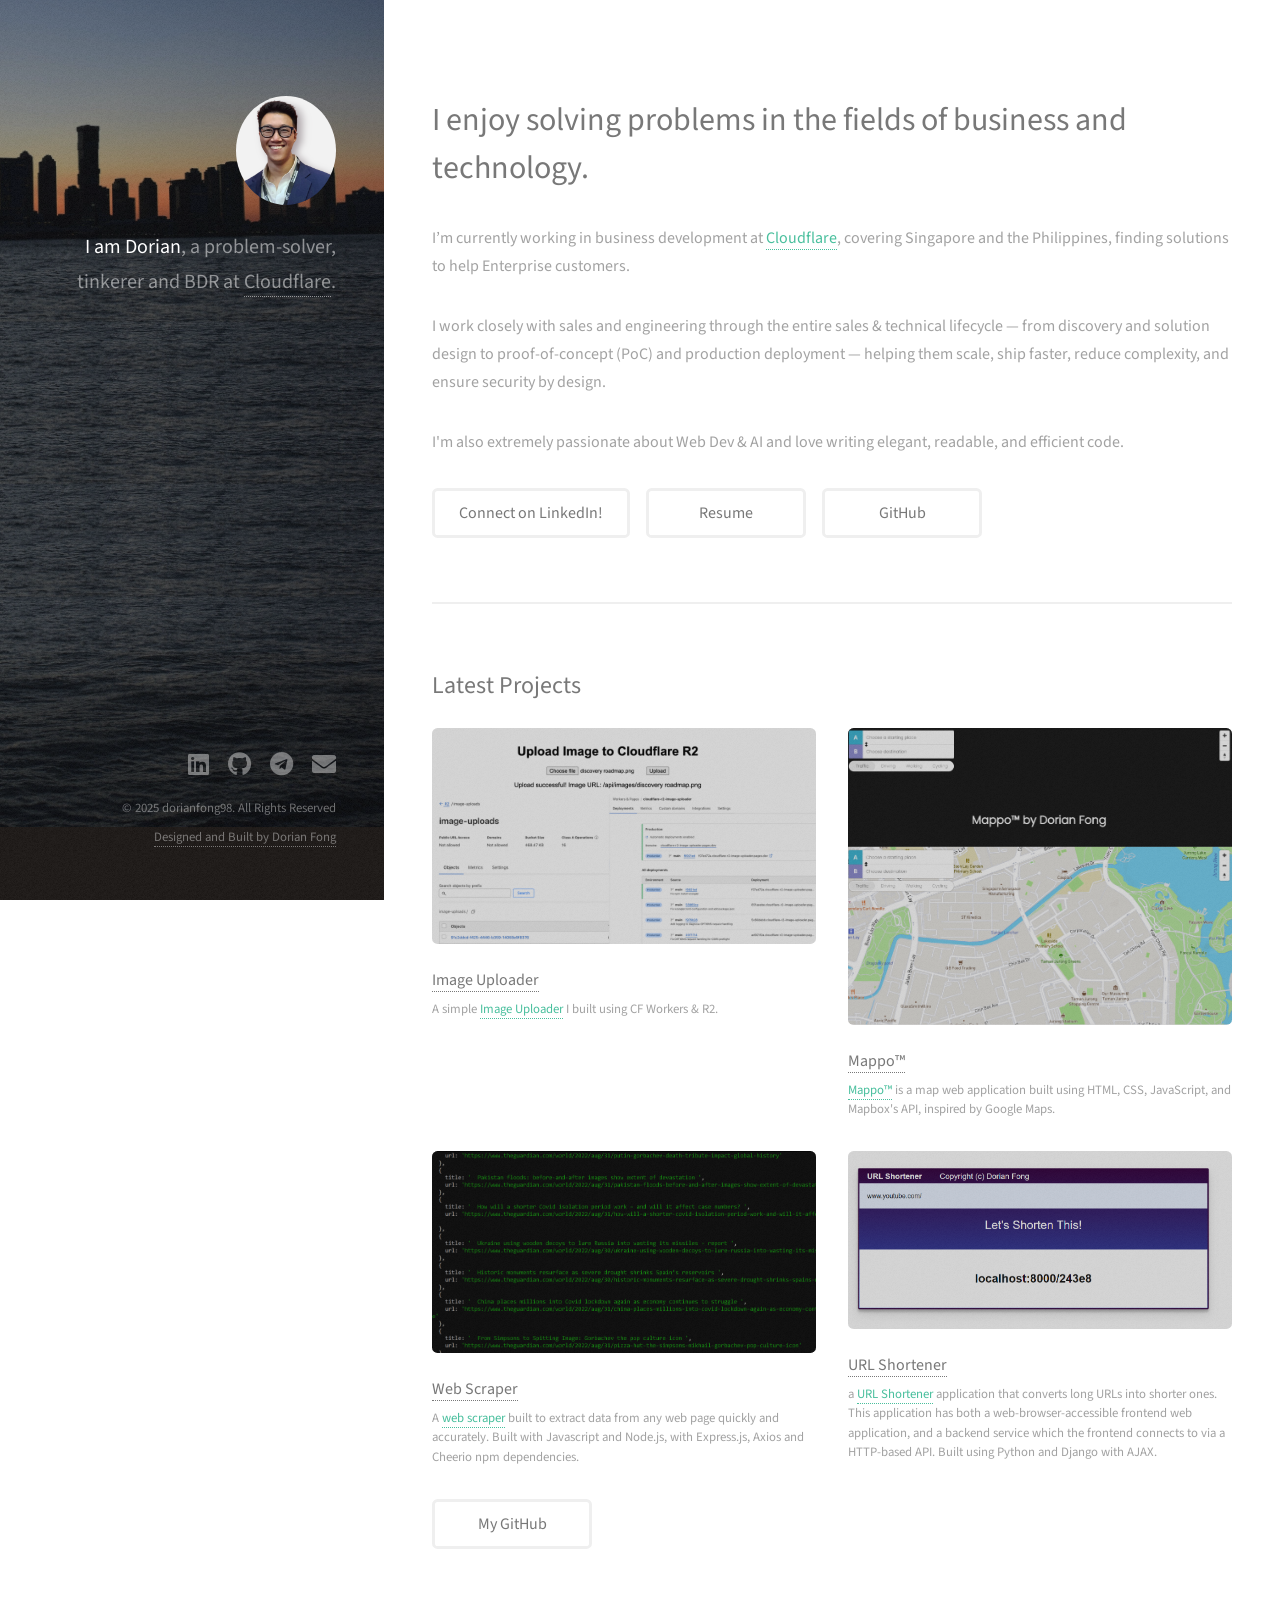
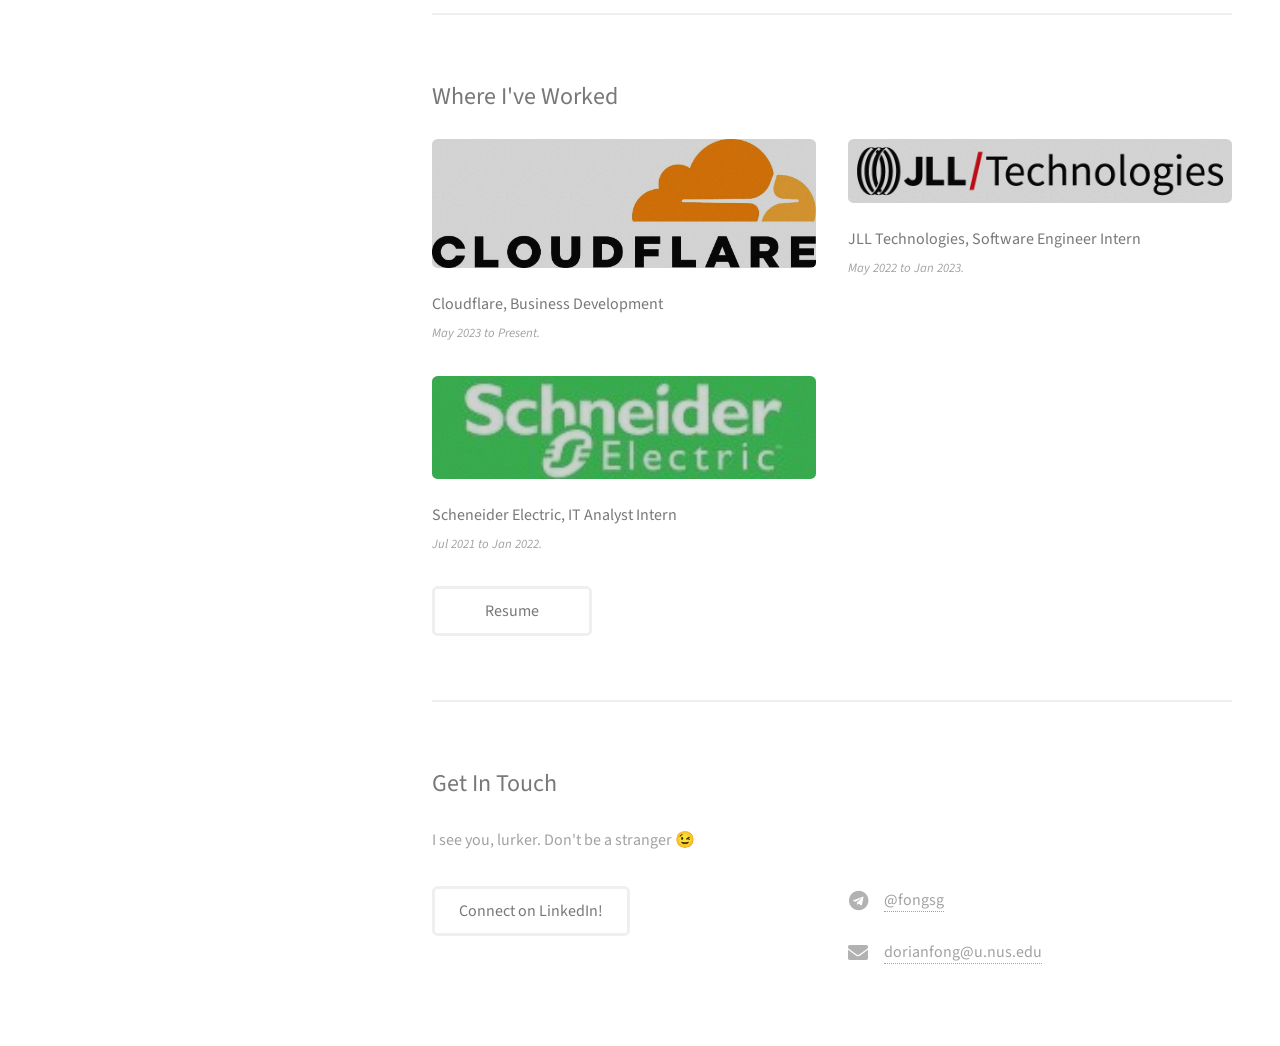
==== index.html @ 89186cd4 "Update Bio" ====
<!DOCTYPE HTML>
<!--
	Strata by HTML5 UP
	html5up.net | @ajlkn
	Free for personal and commercial use under the CCA 3.0 license (html5up.net/license)
-->
<html>
	<head>
		<title>Dorian Fong | Sales, Business Development, and Software Development</title>
		<meta charset="utf-8" />
		<meta name="viewport" content="width=device-width, initial-scale=1, user-scalable=no" />
		<link rel="stylesheet" href="assets/css/main.css" />
		<link rel="icon" href="images/favicon.png">
	</head>
	<body class="is-preload">

		<!-- Header -->
			<header id="header">
				<div class="inner">
					<a href="#" class="image avatar"><img src="images/headshot.png" alt="" /></a>
					<h1><strong>I am Dorian</strong>, a problem-solver, tinkerer <br>
					<!-- <br />I enjoy building web applications and problem solving.<br /> -->
					and BDR at <a href="https://www.cloudflare.com/">Cloudflare</a>.</h1>

					</p>
				</div>
			</header>

		<!-- Main -->
			<div id="main">

				<!-- One -->
					<section id="one">
						<header class="major">
							<h2>
								I enjoy solving problems in the fields of business and technology.
							</h2>
						</header>
						<p>I’m currently working in business development at <a href="https://www.cloudflare.com/" id="cloudflare">Cloudflare</a>, covering Singapore and the Philippines, finding solutions to help Enterprise customers.</p>
						<p>I work closely with sales and engineering through the entire sales & technical lifecycle — from discovery and solution design to proof-of-concept (PoC) and production deployment — helping them scale, ship faster, reduce complexity, and ensure security by design.</p> 
						<p>I'm also extremely passionate about Web Dev & AI and love writing elegant, readable, and efficient code.</p>
						<ul class="actions">
							<li><a href="https://www.linkedin.com/in/dorianfong/" class="button">Connect on LinkedIn!</a></li>
							<li><a href="Resume.pdf" target="_blank" class="button">Resume</a></li>
							<li><a href="https://github.com/dorianfong98/" class="button">GitHub</a></li>
						
						</ul>
					</section>

				<!-- Two -->
					<section id="two">
						<h2>Latest Projects</h2>
						<div class="row">
							<article class="col-6 col-12-xsmall work-item">
								<a href="images/cf-r2-ss.png" class="image fit thumb"><img src="images/cf-r2-ss.png" alt="" /></a>
								<h3><a href="https://cloudflare-r2-image-uploader.pages.dev/">Image Uploader</a></h3>
								<p>A simple <a href="https://cloudflare-r2-image-uploader.pages.dev/">Image Uploader</a> I built using CF Workers & R2.</p>
							</article>

							<article class="col-6 col-12-xsmall work-item">
								<a href="images/Mappo-Image.png" class="image fit thumb"><img src="images/Mappo-Image.png" alt="" /></a>
								<h3><a href="https://mappo-gilt.vercel.app/">Mappo™</a></h3>
								<p><a href="https://mappo-gilt.vercel.app/">Mappo™</a> is a map web application built using HTML, CSS, JavaScript, and Mapbox's API, inspired by Google Maps.</p>
							</article>
							<article class="col-6 col-12-xsmall work-item">
								<a href="images/Scraper-Image.png" class="image fit thumb"><img src="images/Scraper-Image.png" alt="" /></a>
								<h3><a href="https://github.com/dorianfong98/web-scraper">Web Scraper</a></h3>
								<p>A <a href="https://github.com/dorianfong98/web-scraper">web scraper</a> built to extract data from any web page quickly and accurately. Built with Javascript and Node.js, with Express.js, Axios and Cheerio npm dependencies.</p>
							</article>
							<article class="col-6 col-12-xsmall work-item">
								<a href="images/URL-Image.png" class="image fit thumb"><img src="images/URL-Image.png" alt="" /></a>
								<h3><a href="https://github.com/dorianfong98/url-shortener">URL Shortener</a></h3>
								<p>a <a href="https://github.com/dorianfong98/url-shortener">URL Shortener</a> application that converts long URLs into shorter ones. This application has both a web-browser-accessible frontend web application, and a backend service which the frontend connects to via a HTTP-based API. Built using Python and Django with AJAX.</p>
								
							</article>
							

							<!-- <article class="col-6 col-12-xsmall work-item">
								<a href="https://github.com/dorianfong98/"><img src="images/github-image.png" class="image fit thumb" alt=""/></a>
								<h3><a href="https://github.com/dorianfong98/">View My Full Github</a></h3>
							</article> -->

							<!-- <article class="col-6 col-12-xsmall work-item">
								<a href="images/fulls/05.jpg" class="image fit thumb"><img src="images/thumbs/05.jpg" alt="" /></a>
								<h3>Nunc enim commodo aliquet</h3>
								<p>Lorem ipsum dolor sit amet nisl sed nullam feugiat.</p>
							</article>
							<article class="col-6 col-12-xsmall work-item">
								<a href="images/fulls/06.jpg" class="image fit thumb"><img src="images/thumbs/06.jpg" alt="" /></a>
								<h3>Risus ornare lacinia</h3>
								<p>Lorem ipsum dolor sit amet nisl sed nullam feugiat.</p>
							</article> -->
						</div>
						<ul class="actions">
							<li><a href="https://github.com/dorianfong98/" class="button">My GitHub</a></li>
						</ul>
					</section>

				<!-- Three -->
				<section id="three">
					<h2>Where I've Worked</h2>
					<div class="row">
						<article class="col-6 col-12-xsmall work-item">
							<a href="https://www.cloudflare.com/" class="image fit thumb"><img src="images/cf-image.png" alt="" /></a>
							<h3>Cloudflare, Business Development</h3>
							<p><i>May 2023 to Present.</i></p>
						</article>
						<article class="col-6 col-12-xsmall work-item">
							<a href="https://www.jllt.com/" class="image fit thumb"><img src="images/JLLT-image.png" alt="" /></a>
							<h3>JLL Technologies, Software Engineer Intern</h3>
							<p><i>May 2022 to Jan 2023.</i></p>
						</article>
						<article class="col-6 col-12-xsmall work-item">
							<a href="https://www.se.com/ww/en/" class="image fit thumb"><img src="images/SE-image.jfif" alt="" /></a>
							<h3>Scheneider Electric, IT Analyst Intern</h3>
							<p><i>Jul 2021 to Jan 2022.</i></p>
						</article>
						<!-- <article class="col-6 col-12-xsmall work-item">
							<a href="images/fulls/03.jpg" class="image fit thumb"><img src="images/thumbs/03.jpg" alt="" /></a>
							<h3></h3>
							<p>Lorem ipsum dolor sit amet nisl sed nullam feugiat.</p>
						</article>
						<article class="col-6 col-12-xsmall work-item">
							<a href="images/fulls/04.jpg" class="image fit thumb"><img src="images/thumbs/04.jpg" alt="" /></a>
							<h3>Quam neque phasellus</h3>
							<p>Lorem ipsum dolor sit amet nisl sed nullam feugiat.</p>
						</article>
						<article class="col-6 col-12-xsmall work-item">
							<a href="images/fulls/05.jpg" class="image fit thumb"><img src="images/thumbs/05.jpg" alt="" /></a>
							<h3>Nunc enim commodo aliquet</h3>
							<p>Lorem ipsum dolor sit amet nisl sed nullam feugiat.</p>
						</article>
						<article class="col-6 col-12-xsmall work-item">
							<a href="images/fulls/06.jpg" class="image fit thumb"><img src="images/thumbs/06.jpg" alt="" /></a>
							<h3>Risus ornare lacinia</h3>
							<p>Lorem ipsum dolor sit amet nisl sed nullam feugiat.</p>
						</article> -->
					</div>
					<ul class="actions">
						<li><a href="Resume.pdf" target="_blank" class="button">Resume</a></li>
					</ul>
				</section>

				<!-- Four -->
					<section id="four">
						<h2>Get In Touch</h2>
						<p>I see you, lurker. Don't be a stranger 😉</p>
						<!-- <p>
							I’m currently looking for full-time Software Engineering roles that start from June/July 2023. If you think I'll be a valuable addition to your team or just have something to share, please do contact me and I'll get back to you soon!
						</p> -->
						
						<div class="row">
							<div class="col-6 col-12-small">
								<!-- <form method="post" action="#">
									<div class="row gtr-uniform gtr-50">
										<div class="col-6 col-12-xsmall"><input type="text" name="name" id="name" placeholder="Name" /></div>
										<div class="col-6 col-12-xsmall"><input type="email" name="email" id="email" placeholder="Email" /></div>
										<div class="col-12"><textarea name="message" id="message" placeholder="Message" rows="4"></textarea></div>
									</div>
								</form>
								<ul class="actions">
									<li><input type="submit" value="Send Message" /></li>
								</ul> -->
								<ul class="actions">
									<li><a href="https://www.linkedin.com/in/dorianfong/" class="button">Connect on LinkedIn!</a></li>
								</ul>
							</div>
							<div class="col-6 col-12-small">
								<ul class="labeled-icons">
									<!-- <li>
										<h3 class="icon solid fa-home"><span class="label">Address</span></h3>
										1234 Somewhere Rd.<br />
										Nashville, TN 00000<br />
										United States
									</li> -->
									<li>
										<h3 class="icon brands fa-telegram"><span class="label"></span></h3>
										<a href="https://t.me/fongsg">@fongsg</a>
									</li>
									<li>
										<h3 class="icon solid fa-envelope"><span class="label">Email</span></h3>
										<a href="mailto:dorianfong@u.nus.edu">dorianfong@u.nus.edu</a>
									</li>
								</ul>
							</div>
						</div>
					</section>

				<!-- Four -->
				<!--
					<section id="four">
						<h2>Elements</h2>

						<section>
							<h4>Text</h4>
							<p>This is <b>bold</b> and this is <strong>strong</strong>. This is <i>italic</i> and this is <em>emphasized</em>.
							This is <sup>superscript</sup> text and this is <sub>subscript</sub> text.
							This is <u>underlined</u> and this is code: <code>for (;;) { ... }</code>. Finally, <a href="#">this is a link</a>.</p>
							<hr />
							<header>
								<h4>Heading with a Subtitle</h4>
								<p>Lorem ipsum dolor sit amet nullam id egestas urna aliquam</p>
							</header>
							<p>Nunc lacinia ante nunc ac lobortis. Interdum adipiscing gravida odio porttitor sem non mi integer non faucibus ornare mi ut ante amet placerat aliquet. Volutpat eu sed ante lacinia sapien lorem accumsan varius montes viverra nibh in adipiscing blandit tempus accumsan.</p>
							<header>
								<h5>Heading with a Subtitle</h5>
								<p>Lorem ipsum dolor sit amet nullam id egestas urna aliquam</p>
							</header>
							<p>Nunc lacinia ante nunc ac lobortis. Interdum adipiscing gravida odio porttitor sem non mi integer non faucibus ornare mi ut ante amet placerat aliquet. Volutpat eu sed ante lacinia sapien lorem accumsan varius montes viverra nibh in adipiscing blandit tempus accumsan.</p>
							<hr />
							<h2>Heading Level 2</h2>
							<h3>Heading Level 3</h3>
							<h4>Heading Level 4</h4>
							<h5>Heading Level 5</h5>
							<h6>Heading Level 6</h6>
							<hr />
							<h5>Blockquote</h5>
							<blockquote>Fringilla nisl. Donec accumsan interdum nisi, quis tincidunt felis sagittis eget tempus euismod. Vestibulum ante ipsum primis in faucibus vestibulum. Blandit adipiscing eu felis iaculis volutpat ac adipiscing accumsan faucibus. Vestibulum ante ipsum primis in faucibus lorem ipsum dolor sit amet nullam adipiscing eu felis.</blockquote>
							<h5>Preformatted</h5>
							<pre><code>i = 0;

while (!deck.isInOrder()) {
print 'Iteration ' + i;
deck.shuffle();
i++;
}

print 'It took ' + i + ' iterations to sort the deck.';</code></pre>
						</section>

						<section>
							<h4>Lists</h4>
							<div class="row">
								<div class="col-6 col-12-xsmall">
									<h5>Unordered</h5>
									<ul>
										<li>Dolor pulvinar etiam magna etiam.</li>
										<li>Sagittis adipiscing lorem eleifend.</li>
										<li>Felis enim feugiat dolore viverra.</li>
									</ul>
									<h5>Alternate</h5>
									<ul class="alt">
										<li>Dolor pulvinar etiam magna etiam.</li>
										<li>Sagittis adipiscing lorem eleifend.</li>
										<li>Felis enim feugiat dolore viverra.</li>
									</ul>
								</div>
								<div class="col-6 col-12-xsmall">
									<h5>Ordered</h5>
									<ol>
										<li>Dolor pulvinar etiam magna etiam.</li>
										<li>Etiam vel felis at lorem sed viverra.</li>
										<li>Felis enim feugiat dolore viverra.</li>
										<li>Dolor pulvinar etiam magna etiam.</li>
										<li>Etiam vel felis at lorem sed viverra.</li>
										<li>Felis enim feugiat dolore viverra.</li>
									</ol>
									<h5>Icons</h5>
									<ul class="icons">
										<li><a href="#" class="icon brands fa-twitter"><span class="label">Twitter</span></a></li>
										<li><a href="#" class="icon brands fa-facebook-f"><span class="label">Facebook</span></a></li>
										<li><a href="#" class="icon brands fa-instagram"><span class="label">Instagram</span></a></li>
										<li><a href="#" class="icon brands fa-github"><span class="label">Github</span></a></li>
										<li><a href="#" class="icon brands fa-dribbble"><span class="label">Dribbble</span></a></li>
										<li><a href="#" class="icon brands fa-tumblr"><span class="label">Tumblr</span></a></li>
									</ul>
								</div>
							</div>
							<h5>Actions</h5>
							<ul class="actions">
								<li><a href="#" class="button primary">Default</a></li>
								<li><a href="#" class="button">Default</a></li>
							</ul>
							<ul class="actions small">
								<li><a href="#" class="button primary small">Small</a></li>
								<li><a href="#" class="button small">Small</a></li>
							</ul>
							<div class="row">
								<div class="col-6 col-12-small">
									<ul class="actions stacked">
										<li><a href="#" class="button primary">Default</a></li>
										<li><a href="#" class="button">Default</a></li>
									</ul>
								</div>
								<div class="col-6 col-12-small">
									<ul class="actions stacked">
										<li><a href="#" class="button primary small">Small</a></li>
										<li><a href="#" class="button small">Small</a></li>
									</ul>
								</div>
								<div class="col-6 col-12-small">
									<ul class="actions stacked">
										<li><a href="#" class="button primary fit">Default</a></li>
										<li><a href="#" class="button fit">Default</a></li>
									</ul>
								</div>
								<div class="col-6 col-12-small">
									<ul class="actions stacked">
										<li><a href="#" class="button primary small fit">Small</a></li>
										<li><a href="#" class="button small fit">Small</a></li>
									</ul>
								</div>
							</div>
						</section>

						<section>
							<h4>Table</h4>
							<h5>Default</h5>
							<div class="table-wrapper">
								<table>
									<thead>
										<tr>
											<th>Name</th>
											<th>Description</th>
											<th>Price</th>
										</tr>
									</thead>
									<tbody>
										<tr>
											<td>Item One</td>
											<td>Ante turpis integer aliquet porttitor.</td>
											<td>29.99</td>
										</tr>
										<tr>
											<td>Item Two</td>
											<td>Vis ac commodo adipiscing arcu aliquet.</td>
											<td>19.99</td>
										</tr>
										<tr>
											<td>Item Three</td>
											<td> Morbi faucibus arcu accumsan lorem.</td>
											<td>29.99</td>
										</tr>
										<tr>
											<td>Item Four</td>
											<td>Vitae integer tempus condimentum.</td>
											<td>19.99</td>
										</tr>
										<tr>
											<td>Item Five</td>
											<td>Ante turpis integer aliquet porttitor.</td>
											<td>29.99</td>
										</tr>
									</tbody>
									<tfoot>
										<tr>
											<td colspan="2"></td>
											<td>100.00</td>
										</tr>
									</tfoot>
								</table>
							</div>

							<h5>Alternate</h5>
							<div class="table-wrapper">
								<table class="alt">
									<thead>
										<tr>
											<th>Name</th>
											<th>Description</th>
											<th>Price</th>
										</tr>
									</thead>
									<tbody>
										<tr>
											<td>Item One</td>
											<td>Ante turpis integer aliquet porttitor.</td>
											<td>29.99</td>
										</tr>
										<tr>
											<td>Item Two</td>
											<td>Vis ac commodo adipiscing arcu aliquet.</td>
											<td>19.99</td>
										</tr>
										<tr>
											<td>Item Three</td>
											<td> Morbi faucibus arcu accumsan lorem.</td>
											<td>29.99</td>
										</tr>
										<tr>
											<td>Item Four</td>
											<td>Vitae integer tempus condimentum.</td>
											<td>19.99</td>
										</tr>
										<tr>
											<td>Item Five</td>
											<td>Ante turpis integer aliquet porttitor.</td>
											<td>29.99</td>
										</tr>
									</tbody>
									<tfoot>
										<tr>
											<td colspan="2"></td>
											<td>100.00</td>
										</tr>
									</tfoot>
								</table>
							</div>
						</section>

						<section>
							<h4>Buttons</h4>
							<ul class="actions">
								<li><a href="#" class="button primary">Primary</a></li>
								<li><a href="#" class="button">Default</a></li>
							</ul>
							<ul class="actions">
								<li><a href="#" class="button large">Large</a></li>
								<li><a href="#" class="button">Default</a></li>
								<li><a href="#" class="button small">Small</a></li>
							</ul>
							<ul class="actions fit">
								<li><a href="#" class="button primary fit">Fit</a></li>
								<li><a href="#" class="button fit">Fit</a></li>
							</ul>
							<ul class="actions fit small">
								<li><a href="#" class="button primary fit small">Fit + Small</a></li>
								<li><a href="#" class="button fit small">Fit + Small</a></li>
							</ul>
							<ul class="actions">
								<li><a href="#" class="button primary icon solid fa-download">Icon</a></li>
								<li><a href="#" class="button icon solid fa-download">Icon</a></li>
							</ul>
							<ul class="actions">
								<li><span class="button primary disabled">Primary</span></li>
								<li><span class="button disabled">Default</span></li>
							</ul>
						</section>

						<section>
							<h4>Form</h4>
							<form method="post" action="#">
								<div class="row gtr-uniform gtr-50">
									<div class="col-6 col-12-xsmall">
										<input type="text" name="demo-name" id="demo-name" value="" placeholder="Name" />
									</div>
									<div class="col-6 col-12-xsmall">
										<input type="email" name="demo-email" id="demo-email" value="" placeholder="Email" />
									</div>
									<div class="col-12">
										<select name="demo-category" id="demo-category">
											<option value="">- Category -</option>
											<option value="1">Manufacturing</option>
											<option value="1">Shipping</option>
											<option value="1">Administration</option>
											<option value="1">Human Resources</option>
										</select>
									</div>
									<div class="col-4 col-12-small">
										<input type="radio" id="demo-priority-low" name="demo-priority" checked>
										<label for="demo-priority-low">Low Priority</label>
									</div>
									<div class="col-4 col-12-small">
										<input type="radio" id="demo-priority-normal" name="demo-priority">
										<label for="demo-priority-normal">Normal Priority</label>
									</div>
									<div class="col-4 col-12-small">
										<input type="radio" id="demo-priority-high" name="demo-priority">
										<label for="demo-priority-high">High Priority</label>
									</div>
									<div class="col-6 col-12-small">
										<input type="checkbox" id="demo-copy" name="demo-copy">
										<label for="demo-copy">Email me a copy of this message</label>
									</div>
									<div class="col-6 col-12-small">
										<input type="checkbox" id="demo-human" name="demo-human" checked>
										<label for="demo-human">I am a human and not a robot</label>
									</div>
									<div class="col-12">
										<textarea name="demo-message" id="demo-message" placeholder="Enter your message" rows="6"></textarea>
									</div>
									<div class="col-12">
										<ul class="actions">
											<li><input type="submit" value="Send Message" class="primary" /></li>
											<li><input type="reset" value="Reset" /></li>
										</ul>
									</div>
								</div>
							</form>
						</section>

						<section>
							<h4>Image</h4>
							<h5>Fit</h5>
							<div class="box alt">
								<div class="row gtr-50 gtr-uniform">
									<div class="col-12"><span class="image fit"><img src="images/fulls/05.jpg" alt="" /></span></div>
									<div class="col-4"><span class="image fit"><img src="images/thumbs/01.jpg" alt="" /></span></div>
									<div class="col-4"><span class="image fit"><img src="images/thumbs/02.jpg" alt="" /></span></div>
									<div class="col-4"><span class="image fit"><img src="images/thumbs/03.jpg" alt="" /></span></div>
									<div class="col-4"><span class="image fit"><img src="images/thumbs/04.jpg" alt="" /></span></div>
									<div class="col-4"><span class="image fit"><img src="images/thumbs/05.jpg" alt="" /></span></div>
									<div class="col-4"><span class="image fit"><img src="images/thumbs/06.jpg" alt="" /></span></div>
									<div class="col-4"><span class="image fit"><img src="images/thumbs/03.jpg" alt="" /></span></div>
									<div class="col-4"><span class="image fit"><img src="images/thumbs/02.jpg" alt="" /></span></div>
									<div class="col-4"><span class="image fit"><img src="images/thumbs/01.jpg" alt="" /></span></div>
								</div>
							</div>
							<h5>Left &amp; Right</h5>
							<p><span class="image left"><img src="images/dp.jpg" alt="" /></span>Fringilla nisl. Donec accumsan interdum nisi, quis tincidunt felis sagittis eget. tempus euismod. Vestibulum ante ipsum primis in faucibus vestibulum. Blandit adipiscing eu felis iaculis volutpat ac adipiscing accumsan eu faucibus. Integer ac pellentesque praesent tincidunt felis sagittis eget. tempus euismod. Vestibulum ante ipsum primis in faucibus vestibulum. Blandit adipiscing eu felis iaculis volutpat ac adipiscing accumsan eu faucibus. Integer ac pellentesque praesent. Donec accumsan interdum nisi, quis tincidunt felis sagittis eget. tempus euismod. Vestibulum ante ipsum primis in faucibus vestibulum. Blandit adipiscing eu felis iaculis volutpat ac adipiscing accumsan eu faucibus. Integer ac pellentesque praesent tincidunt felis sagittis eget. tempus euismod. Vestibulum ante ipsum primis in faucibus vestibulum. Blandit adipiscing eu felis iaculis volutpat ac adipiscing accumsan eu faucibus. Integer ac pellentesque praesent.</p>
							<p><span class="image right"><img src="images/dp.jpg" alt="" /></span>Fringilla nisl. Donec accumsan interdum nisi, quis tincidunt felis sagittis eget. tempus euismod. Vestibulum ante ipsum primis in faucibus vestibulum. Blandit adipiscing eu felis iaculis volutpat ac adipiscing accumsan eu faucibus. Integer ac pellentesque praesent tincidunt felis sagittis eget. tempus euismod. Vestibulum ante ipsum primis in faucibus vestibulum. Blandit adipiscing eu felis iaculis volutpat ac adipiscing accumsan eu faucibus. Integer ac pellentesque praesent. Donec accumsan interdum nisi, quis tincidunt felis sagittis eget. tempus euismod. Vestibulum ante ipsum primis in faucibus vestibulum. Blandit adipiscing eu felis iaculis volutpat ac adipiscing accumsan eu faucibus. Integer ac pellentesque praesent tincidunt felis sagittis eget. tempus euismod. Vestibulum ante ipsum primis in faucibus vestibulum. Blandit adipiscing eu felis iaculis volutpat ac adipiscing accumsan eu faucibus. Integer ac pellentesque praesent.</p>
						</section>

					</section>
				-->

			</div>

		<!-- Footer -->
			<footer id="footer">
				<div class="inner">
					<ul class="icons">
						<li><a href="https://www.linkedin.com/in/dorianfong/" class="icon brands fa-linkedin"><span class="label">Twitter</span></a></li>
						<li><a href="https://github.com/dorianfong98/" class="icon brands fa-github"><span class="label">Github</span></a></li>
						<!-- <li><a href="https://medium.com/@dorianfong" class="icon brands fa-medium"><span class="label">Medium</span></a></li> -->
						<!-- <li><a href="https://www.instagram.com/fong.sg/" class="icon brands fa-instagram"><span class="label">Instagram</span></a></li> -->
						<li><a href="https://t.me/fongsg" class="icon brands fa-telegram"><span class="label">Telegram</span></a></li>

						<li><a href="mailto:dorianfong@u.nus.edu" class="icon solid fa-envelope"><span class="label">Email</span></a></li>
					</ul>
					<ul class="copyright">
						<li>&copy; 2025 dorianfong98. All Rights Reserved</li>
						<li><a href="https://github.com/dorianfong98/dorianfong98.github.io">Designed and Built by Dorian Fong</a></li>
					</ul>
				</div>
			</footer>

		<!-- Scripts -->
			<script src="assets/js/jquery.min.js"></script>
			<script src="assets/js/jquery.poptrox.min.js"></script>
			<script src="assets/js/browser.min.js"></script>
			<script src="assets/js/breakpoints.min.js"></script>
			<script src="assets/js/util.js"></script>
			<script src="assets/js/main.js"></script>

	</body>
</html>
---- assets/css/main.css ----
@import url("fontawesome-all.min.css");
@import url("https://fonts.googleapis.com/css?family=Source+Sans+Pro:400,400italic");

/*
	Strata by HTML5 UP
	html5up.net | @ajlkn
	Free for personal and commercial use under the CCA 3.0 license (html5up.net/license)
*/

html, body, div, span, applet, object,
iframe, h1, h2, h3, h4, h5, h6, p, blockquote,
pre, a, abbr, acronym, address, big, cite,
code, del, dfn, em, img, ins, kbd, q, s, samp,
small, strike, strong, sub, sup, tt, var, b,
u, i, center, dl, dt, dd, ol, ul, li, fieldset,
form, label, legend, table, caption, tbody,
tfoot, thead, tr, th, td, article, aside,
canvas, details, embed, figure, figcaption,
footer, header, hgroup, menu, nav, output, ruby,
section, summary, time, mark, audio, video {
	margin: 0;
	padding: 0;
	border: 0;
	font-size: 100%;
	font: inherit;
	vertical-align: baseline;}

article, aside, details, figcaption, figure,
footer, header, hgroup, menu, nav, section {
	display: block;}

	.logo {
		width: 100x;
		height: 100px;
		position: absolute;
		right:0;
		top:0;
	}
	

body {
	line-height: 1;
}

ol, ul {
	list-style: none;
}

blockquote, q {
	quotes: none;
}

	blockquote:before, blockquote:after, q:before, q:after {
		content: '';
		content: none;
	}

table {
	border-collapse: collapse;
	border-spacing: 0;
}

body {
	-webkit-text-size-adjust: none;
}

mark {
	background-color: transparent;
	color: inherit;
}

input::-moz-focus-inner {
	border: 0;
	padding: 0;
}

input, select, textarea {
	-moz-appearance: none;
	-webkit-appearance: none;
	-ms-appearance: none;
	appearance: none;
}

/* Basic */

	html {
		box-sizing: border-box;
	}

	*, *:before, *:after {
		box-sizing: inherit;
	}

	body {
		background: #fff;
	}

		body.is-preload *, body.is-preload *:before, body.is-preload *:after {
			-moz-animation: none !important;
			-webkit-animation: none !important;
			-ms-animation: none !important;
			animation: none !important;
			-moz-transition: none !important;
			-webkit-transition: none !important;
			-ms-transition: none !important;
			transition: none !important;
		}

	body, input, select, textarea {
		color: #a2a2a2;
		font-family: "Source Sans Pro", Helvetica, sans-serif;
		font-size: 16pt;
		font-weight: 400;
		line-height: 1.75em;
	}

	a {
		-moz-transition: color 0.2s ease-in-out, border-color 0.2s ease-in-out;
		-webkit-transition: color 0.2s ease-in-out, border-color 0.2s ease-in-out;
		-ms-transition: color 0.2s ease-in-out, border-color 0.2s ease-in-out;
		transition: color 0.2s ease-in-out, border-color 0.2s ease-in-out;
		border-bottom: dotted 1px;
		color: #49bf9d;
		text-decoration: none;
	}
	a#jll {
		-moz-transition: color 0.2s ease-in-out, border-color 0.2s ease-in-out;
		-webkit-transition: color 0.2s ease-in-out, border-color 0.2s ease-in-out;
		-ms-transition: color 0.2s ease-in-out, border-color 0.2s ease-in-out;
		transition: color 0.2s ease-in-out, border-color 0.2s ease-in-out;
		border-bottom: dotted 1px;
		color: #000000;
		text-decoration: none;
	}

		a:hover {
			border-bottom-color: transparent;
			color: #49bf9d !important;
			text-decoration: none;
		}
	
		
	
			a#jll:hover {
				border-bottom-color: transparent;
				color: #e30613 !important;
				text-decoration: none;
			}

	strong, b {
		color: #787878;
		font-weight: 400;
	}

	em, i {
		font-style: italic;
	}

	p {
		margin: 0 0 2em 0;
	}

	h1, h2, h3, h4, h5, h6 {
		color: #787878;
		font-weight: 400;
		line-height: 1em;
		margin: 0 0 1em 0;
	}

		h1 a, h2 a, h3 a, h4 a, h5 a, h6 a {
			color: inherit;
			text-decoration: none;
		}

	h1 {
		font-size: 2em;
		line-height: 1.5em;
	}

	h2 {
		font-size: 1.5em;
		line-height: 1.5em;
	}

	h3 {
		font-size: 1.25em;
		line-height: 1.5em;
	}

	h4 {
		font-size: 1.1em;
		line-height: 1.5em;
	}

	h5 {
		font-size: 0.9em;
		line-height: 1.5em;
	}

	h6 {
		font-size: 0.7em;
		line-height: 1.5em;
	}

	sub {
		font-size: 0.8em;
		position: relative;
		top: 0.5em;
	}

	sup {
		font-size: 0.8em;
		position: relative;
		top: -0.5em;
	}

	hr {
		border: 0;
		border-bottom: solid 2px #efefef;
		margin: 2em 0;
	}

		hr.major {
			margin: 3em 0;
		}

	blockquote {
		border-left: solid 6px #efefef;
		font-style: italic;
		margin: 0 0 2em 0;
		padding: 0.5em 0 0.5em 1.5em;
	}

	code {
		background: #f7f7f7;
		border-radius: 0.35em;
		border: solid 2px #efefef;
		font-family: "Courier New", monospace;
		font-size: 0.9em;
		margin: 0 0.25em;
		padding: 0.25em 0.65em;
	}

	pre {
		-webkit-overflow-scrolling: touch;
		font-family: "Courier New", monospace;
		font-size: 0.9em;
		margin: 0 0 2em 0;
	}

		pre code {
			display: block;
			line-height: 1.75em;
			padding: 1em 1.5em;
			overflow-x: auto;
		}

	.align-left {
		text-align: left;
	}

	.align-center {
		text-align: center;
	}

	.align-right {
		text-align: right;
	}

/* Container */

	.container {
		margin: 0 auto;
		max-width: calc(100% - 4em);
		width: 100%;
	}

		.container.xsmall {
			width: 25%;
		}

		.container.small {
			width: 50%;
		}

		.container.medium {
			width: 75%;
		}

		.container.large {
			width: 125%;
		}

		.container.xlarge {
			width: 150%;
		}

		.container.max {
			width: 100%;
		}

		@media screen and (max-width: 980px) {

			.container {
				width: 100% !important;
				max-width: 100% !important;
			}

		}

		@media screen and (max-width: 480px) {

			.container {
				max-width: calc(100% - 3em);
			}

		}

/* Row */

	.row {
		display: flex;
		flex-wrap: wrap;
		box-sizing: border-box;
		align-items: stretch;
	}

		.row > * {
			box-sizing: border-box;
		}

		.row.gtr-uniform > * > :last-child {
			margin-bottom: 0;
		}

		.row.aln-left {
			justify-content: flex-start;
		}

		.row.aln-center {
			justify-content: center;
		}

		.row.aln-right {
			justify-content: flex-end;
		}

		.row.aln-top {
			align-items: flex-start;
		}

		.row.aln-middle {
			align-items: center;
		}

		.row.aln-bottom {
			align-items: flex-end;
		}

		.row > .imp {
			order: -1;
		}

		.row > .col-1 {
			width: 8.33333%;
		}

		.row > .off-1 {
			margin-left: 8.33333%;
		}

		.row > .col-2 {
			width: 16.66667%;
		}

		.row > .off-2 {
			margin-left: 16.66667%;
		}

		.row > .col-3 {
			width: 25%;
		}

		.row > .off-3 {
			margin-left: 25%;
		}

		.row > .col-4 {
			width: 33.33333%;
		}

		.row > .off-4 {
			margin-left: 33.33333%;
		}

		.row > .col-5 {
			width: 41.66667%;
		}

		.row > .off-5 {
			margin-left: 41.66667%;
		}

		.row > .col-6 {
			width: 50%;
		}

		.row > .off-6 {
			margin-left: 50%;
		}

		.row > .col-7 {
			width: 58.33333%;
		}

		.row > .off-7 {
			margin-left: 58.33333%;
		}

		.row > .col-8 {
			width: 66.66667%;
		}

		.row > .off-8 {
			margin-left: 66.66667%;
		}

		.row > .col-9 {
			width: 75%;
		}

		.row > .off-9 {
			margin-left: 75%;
		}

		.row > .col-10 {
			width: 83.33333%;
		}

		.row > .off-10 {
			margin-left: 83.33333%;
		}

		.row > .col-11 {
			width: 91.66667%;
		}

		.row > .off-11 {
			margin-left: 91.66667%;
		}

		.row > .col-12 {
			width: 100%;
		}

		.row > .off-12 {
			margin-left: 100%;
		}

		.row.gtr-0 {
			margin-top: 0;
			margin-left: 0em;
		}

			.row.gtr-0 > * {
				padding: 0 0 0 0em;
			}

			.row.gtr-0.gtr-uniform {
				margin-top: 0em;
			}

				.row.gtr-0.gtr-uniform > * {
					padding-top: 0em;
				}

		.row.gtr-25 {
			margin-top: 0;
			margin-left: -0.625em;
		}

			.row.gtr-25 > * {
				padding: 0 0 0 0.625em;
			}

			.row.gtr-25.gtr-uniform {
				margin-top: -0.625em;
			}

				.row.gtr-25.gtr-uniform > * {
					padding-top: 0.625em;
				}

		.row.gtr-50 {
			margin-top: 0;
			margin-left: -1.25em;
		}

			.row.gtr-50 > * {
				padding: 0 0 0 1.25em;
			}

			.row.gtr-50.gtr-uniform {
				margin-top: -1.25em;
			}

				.row.gtr-50.gtr-uniform > * {
					padding-top: 1.25em;
				}

		.row {
			margin-top: 0;
			margin-left: -2.5em;
		}

			.row > * {
				padding: 0 0 0 2.5em;
			}

			.row.gtr-uniform {
				margin-top: -2.5em;
			}

				.row.gtr-uniform > * {
					padding-top: 2.5em;
				}

		.row.gtr-150 {
			margin-top: 0;
			margin-left: -3.75em;
		}

			.row.gtr-150 > * {
				padding: 0 0 0 3.75em;
			}

			.row.gtr-150.gtr-uniform {
				margin-top: -3.75em;
			}

				.row.gtr-150.gtr-uniform > * {
					padding-top: 3.75em;
				}

		.row.gtr-200 {
			margin-top: 0;
			margin-left: -5em;
		}

			.row.gtr-200 > * {
				padding: 0 0 0 5em;
			}

			.row.gtr-200.gtr-uniform {
				margin-top: -5em;
			}

				.row.gtr-200.gtr-uniform > * {
					padding-top: 5em;
				}

		@media screen and (max-width: 1800px) {

			.row {
				display: flex;
				flex-wrap: wrap;
				box-sizing: border-box;
				align-items: stretch;
			}

				.row > * {
					box-sizing: border-box;
				}

				.row.gtr-uniform > * > :last-child {
					margin-bottom: 0;
				}

				.row.aln-left {
					justify-content: flex-start;
				}

				.row.aln-center {
					justify-content: center;
				}

				.row.aln-right {
					justify-content: flex-end;
				}

				.row.aln-top {
					align-items: flex-start;
				}

				.row.aln-middle {
					align-items: center;
				}

				.row.aln-bottom {
					align-items: flex-end;
				}

				.row > .imp-xlarge {
					order: -1;
				}

				.row > .col-1-xlarge {
					width: 8.33333%;
				}

				.row > .off-1-xlarge {
					margin-left: 8.33333%;
				}

				.row > .col-2-xlarge {
					width: 16.66667%;
				}

				.row > .off-2-xlarge {
					margin-left: 16.66667%;
				}

				.row > .col-3-xlarge {
					width: 25%;
				}

				.row > .off-3-xlarge {
					margin-left: 25%;
				}

				.row > .col-4-xlarge {
					width: 33.33333%;
				}

				.row > .off-4-xlarge {
					margin-left: 33.33333%;
				}

				.row > .col-5-xlarge {
					width: 41.66667%;
				}

				.row > .off-5-xlarge {
					margin-left: 41.66667%;
				}

				.row > .col-6-xlarge {
					width: 50%;
				}

				.row > .off-6-xlarge {
					margin-left: 50%;
				}

				.row > .col-7-xlarge {
					width: 58.33333%;
				}

				.row > .off-7-xlarge {
					margin-left: 58.33333%;
				}

				.row > .col-8-xlarge {
					width: 66.66667%;
				}

				.row > .off-8-xlarge {
					margin-left: 66.66667%;
				}

				.row > .col-9-xlarge {
					width: 75%;
				}

				.row > .off-9-xlarge {
					margin-left: 75%;
				}

				.row > .col-10-xlarge {
					width: 83.33333%;
				}

				.row > .off-10-xlarge {
					margin-left: 83.33333%;
				}

				.row > .col-11-xlarge {
					width: 91.66667%;
				}

				.row > .off-11-xlarge {
					margin-left: 91.66667%;
				}

				.row > .col-12-xlarge {
					width: 100%;
				}

				.row > .off-12-xlarge {
					margin-left: 100%;
				}

				.row.gtr-0 {
					margin-top: 0;
					margin-left: 0em;
				}

					.row.gtr-0 > * {
						padding: 0 0 0 0em;
					}

					.row.gtr-0.gtr-uniform {
						margin-top: 0em;
					}

						.row.gtr-0.gtr-uniform > * {
							padding-top: 0em;
						}

				.row.gtr-25 {
					margin-top: 0;
					margin-left: -0.625em;
				}

					.row.gtr-25 > * {
						padding: 0 0 0 0.625em;
					}

					.row.gtr-25.gtr-uniform {
						margin-top: -0.625em;
					}

						.row.gtr-25.gtr-uniform > * {
							padding-top: 0.625em;
						}

				.row.gtr-50 {
					margin-top: 0;
					margin-left: -1.25em;
				}

					.row.gtr-50 > * {
						padding: 0 0 0 1.25em;
					}

					.row.gtr-50.gtr-uniform {
						margin-top: -1.25em;
					}

						.row.gtr-50.gtr-uniform > * {
							padding-top: 1.25em;
						}

				.row {
					margin-top: 0;
					margin-left: -2.5em;
				}

					.row > * {
						padding: 0 0 0 2.5em;
					}

					.row.gtr-uniform {
						margin-top: -2.5em;
					}

						.row.gtr-uniform > * {
							padding-top: 2.5em;
						}

				.row.gtr-150 {
					margin-top: 0;
					margin-left: -3.75em;
				}

					.row.gtr-150 > * {
						padding: 0 0 0 3.75em;
					}

					.row.gtr-150.gtr-uniform {
						margin-top: -3.75em;
					}

						.row.gtr-150.gtr-uniform > * {
							padding-top: 3.75em;
						}

				.row.gtr-200 {
					margin-top: 0;
					margin-left: -5em;
				}

					.row.gtr-200 > * {
						padding: 0 0 0 5em;
					}

					.row.gtr-200.gtr-uniform {
						margin-top: -5em;
					}

						.row.gtr-200.gtr-uniform > * {
							padding-top: 5em;
						}

		}

		@media screen and (max-width: 1280px) {

			.row {
				display: flex;
				flex-wrap: wrap;
				box-sizing: border-box;
				align-items: stretch;
			}

				.row > * {
					box-sizing: border-box;
				}

				.row.gtr-uniform > * > :last-child {
					margin-bottom: 0;
				}

				.row.aln-left {
					justify-content: flex-start;
				}

				.row.aln-center {
					justify-content: center;
				}

				.row.aln-right {
					justify-content: flex-end;
				}

				.row.aln-top {
					align-items: flex-start;
				}

				.row.aln-middle {
					align-items: center;
				}

				.row.aln-bottom {
					align-items: flex-end;
				}

				.row > .imp-large {
					order: -1;
				}

				.row > .col-1-large {
					width: 8.33333%;
				}

				.row > .off-1-large {
					margin-left: 8.33333%;
				}

				.row > .col-2-large {
					width: 16.66667%;
				}

				.row > .off-2-large {
					margin-left: 16.66667%;
				}

				.row > .col-3-large {
					width: 25%;
				}

				.row > .off-3-large {
					margin-left: 25%;
				}

				.row > .col-4-large {
					width: 33.33333%;
				}

				.row > .off-4-large {
					margin-left: 33.33333%;
				}

				.row > .col-5-large {
					width: 41.66667%;
				}

				.row > .off-5-large {
					margin-left: 41.66667%;
				}

				.row > .col-6-large {
					width: 50%;
				}

				.row > .off-6-large {
					margin-left: 50%;
				}

				.row > .col-7-large {
					width: 58.33333%;
				}

				.row > .off-7-large {
					margin-left: 58.33333%;
				}

				.row > .col-8-large {
					width: 66.66667%;
				}

				.row > .off-8-large {
					margin-left: 66.66667%;
				}

				.row > .col-9-large {
					width: 75%;
				}

				.row > .off-9-large {
					margin-left: 75%;
				}

				.row > .col-10-large {
					width: 83.33333%;
				}

				.row > .off-10-large {
					margin-left: 83.33333%;
				}

				.row > .col-11-large {
					width: 91.66667%;
				}

				.row > .off-11-large {
					margin-left: 91.66667%;
				}

				.row > .col-12-large {
					width: 100%;
				}

				.row > .off-12-large {
					margin-left: 100%;
				}

				.row.gtr-0 {
					margin-top: 0;
					margin-left: 0em;
				}

					.row.gtr-0 > * {
						padding: 0 0 0 0em;
					}

					.row.gtr-0.gtr-uniform {
						margin-top: 0em;
					}

						.row.gtr-0.gtr-uniform > * {
							padding-top: 0em;
						}

				.row.gtr-25 {
					margin-top: 0;
					margin-left: -0.5em;
				}

					.row.gtr-25 > * {
						padding: 0 0 0 0.5em;
					}

					.row.gtr-25.gtr-uniform {
						margin-top: -0.5em;
					}

						.row.gtr-25.gtr-uniform > * {
							padding-top: 0.5em;
						}

				.row.gtr-50 {
					margin-top: 0;
					margin-left: -1em;
				}

					.row.gtr-50 > * {
						padding: 0 0 0 1em;
					}

					.row.gtr-50.gtr-uniform {
						margin-top: -1em;
					}

						.row.gtr-50.gtr-uniform > * {
							padding-top: 1em;
						}

				.row {
					margin-top: 0;
					margin-left: -2em;
				}

					.row > * {
						padding: 0 0 0 2em;
					}

					.row.gtr-uniform {
						margin-top: -2em;
					}

						.row.gtr-uniform > * {
							padding-top: 2em;
						}

				.row.gtr-150 {
					margin-top: 0;
					margin-left: -3em;
				}

					.row.gtr-150 > * {
						padding: 0 0 0 3em;
					}

					.row.gtr-150.gtr-uniform {
						margin-top: -3em;
					}

						.row.gtr-150.gtr-uniform > * {
							padding-top: 3em;
						}

				.row.gtr-200 {
					margin-top: 0;
					margin-left: -4em;
				}

					.row.gtr-200 > * {
						padding: 0 0 0 4em;
					}

					.row.gtr-200.gtr-uniform {
						margin-top: -4em;
					}

						.row.gtr-200.gtr-uniform > * {
							padding-top: 4em;
						}

		}

		@media screen and (max-width: 980px) {

			.row {
				display: flex;
				flex-wrap: wrap;
				box-sizing: border-box;
				align-items: stretch;
			}

				.row > * {
					box-sizing: border-box;
				}

				.row.gtr-uniform > * > :last-child {
					margin-bottom: 0;
				}

				.row.aln-left {
					justify-content: flex-start;
				}

				.row.aln-center {
					justify-content: center;
				}

				.row.aln-right {
					justify-content: flex-end;
				}

				.row.aln-top {
					align-items: flex-start;
				}

				.row.aln-middle {
					align-items: center;
				}

				.row.aln-bottom {
					align-items: flex-end;
				}

				.row > .imp-medium {
					order: -1;
				}

				.row > .col-1-medium {
					width: 8.33333%;
				}

				.row > .off-1-medium {
					margin-left: 8.33333%;
				}

				.row > .col-2-medium {
					width: 16.66667%;
				}

				.row > .off-2-medium {
					margin-left: 16.66667%;
				}

				.row > .col-3-medium {
					width: 25%;
				}

				.row > .off-3-medium {
					margin-left: 25%;
				}

				.row > .col-4-medium {
					width: 33.33333%;
				}

				.row > .off-4-medium {
					margin-left: 33.33333%;
				}

				.row > .col-5-medium {
					width: 41.66667%;
				}

				.row > .off-5-medium {
					margin-left: 41.66667%;
				}

				.row > .col-6-medium {
					width: 50%;
				}

				.row > .off-6-medium {
					margin-left: 50%;
				}

				.row > .col-7-medium {
					width: 58.33333%;
				}

				.row > .off-7-medium {
					margin-left: 58.33333%;
				}

				.row > .col-8-medium {
					width: 66.66667%;
				}

				.row > .off-8-medium {
					margin-left: 66.66667%;
				}

				.row > .col-9-medium {
					width: 75%;
				}

				.row > .off-9-medium {
					margin-left: 75%;
				}

				.row > .col-10-medium {
					width: 83.33333%;
				}

				.row > .off-10-medium {
					margin-left: 83.33333%;
				}

				.row > .col-11-medium {
					width: 91.66667%;
				}

				.row > .off-11-medium {
					margin-left: 91.66667%;
				}

				.row > .col-12-medium {
					width: 100%;
				}

				.row > .off-12-medium {
					margin-left: 100%;
				}

				.row.gtr-0 {
					margin-top: 0;
					margin-left: 0em;
				}

					.row.gtr-0 > * {
						padding: 0 0 0 0em;
					}

					.row.gtr-0.gtr-uniform {
						margin-top: 0em;
					}

						.row.gtr-0.gtr-uniform > * {
							padding-top: 0em;
						}

				.row.gtr-25 {
					margin-top: 0;
					margin-left: -0.5em;
				}

					.row.gtr-25 > * {
						padding: 0 0 0 0.5em;
					}

					.row.gtr-25.gtr-uniform {
						margin-top: -0.5em;
					}

						.row.gtr-25.gtr-uniform > * {
							padding-top: 0.5em;
						}

				.row.gtr-50 {
					margin-top: 0;
					margin-left: -1em;
				}

					.row.gtr-50 > * {
						padding: 0 0 0 1em;
					}

					.row.gtr-50.gtr-uniform {
						margin-top: -1em;
					}

						.row.gtr-50.gtr-uniform > * {
							padding-top: 1em;
						}

				.row {
					margin-top: 0;
					margin-left: -2em;
				}

					.row > * {
						padding: 0 0 0 2em;
					}

					.row.gtr-uniform {
						margin-top: -2em;
					}

						.row.gtr-uniform > * {
							padding-top: 2em;
						}

				.row.gtr-150 {
					margin-top: 0;
					margin-left: -3em;
				}

					.row.gtr-150 > * {
						padding: 0 0 0 3em;
					}

					.row.gtr-150.gtr-uniform {
						margin-top: -3em;
					}

						.row.gtr-150.gtr-uniform > * {
							padding-top: 3em;
						}

				.row.gtr-200 {
					margin-top: 0;
					margin-left: -4em;
				}

					.row.gtr-200 > * {
						padding: 0 0 0 4em;
					}

					.row.gtr-200.gtr-uniform {
						margin-top: -4em;
					}

						.row.gtr-200.gtr-uniform > * {
							padding-top: 4em;
						}

		}

		@media screen and (max-width: 736px) {

			.row {
				display: flex;
				flex-wrap: wrap;
				box-sizing: border-box;
				align-items: stretch;
			}

				.row > * {
					box-sizing: border-box;
				}

				.row.gtr-uniform > * > :last-child {
					margin-bottom: 0;
				}

				.row.aln-left {
					justify-content: flex-start;
				}

				.row.aln-center {
					justify-content: center;
				}

				.row.aln-right {
					justify-content: flex-end;
				}

				.row.aln-top {
					align-items: flex-start;
				}

				.row.aln-middle {
					align-items: center;
				}

				.row.aln-bottom {
					align-items: flex-end;
				}

				.row > .imp-small {
					order: -1;
				}

				.row > .col-1-small {
					width: 8.33333%;
				}

				.row > .off-1-small {
					margin-left: 8.33333%;
				}

				.row > .col-2-small {
					width: 16.66667%;
				}

				.row > .off-2-small {
					margin-left: 16.66667%;
				}

				.row > .col-3-small {
					width: 25%;
				}

				.row > .off-3-small {
					margin-left: 25%;
				}

				.row > .col-4-small {
					width: 33.33333%;
				}

				.row > .off-4-small {
					margin-left: 33.33333%;
				}

				.row > .col-5-small {
					width: 41.66667%;
				}

				.row > .off-5-small {
					margin-left: 41.66667%;
				}

				.row > .col-6-small {
					width: 50%;
				}

				.row > .off-6-small {
					margin-left: 50%;
				}

				.row > .col-7-small {
					width: 58.33333%;
				}

				.row > .off-7-small {
					margin-left: 58.33333%;
				}

				.row > .col-8-small {
					width: 66.66667%;
				}

				.row > .off-8-small {
					margin-left: 66.66667%;
				}

				.row > .col-9-small {
					width: 75%;
				}

				.row > .off-9-small {
					margin-left: 75%;
				}

				.row > .col-10-small {
					width: 83.33333%;
				}

				.row > .off-10-small {
					margin-left: 83.33333%;
				}

				.row > .col-11-small {
					width: 91.66667%;
				}

				.row > .off-11-small {
					margin-left: 91.66667%;
				}

				.row > .col-12-small {
					width: 100%;
				}

				.row > .off-12-small {
					margin-left: 100%;
				}

				.row.gtr-0 {
					margin-top: 0;
					margin-left: 0em;
				}

					.row.gtr-0 > * {
						padding: 0 0 0 0em;
					}

					.row.gtr-0.gtr-uniform {
						margin-top: 0em;
					}

						.row.gtr-0.gtr-uniform > * {
							padding-top: 0em;
						}

				.row.gtr-25 {
					margin-top: 0;
					margin-left: -0.375em;
				}

					.row.gtr-25 > * {
						padding: 0 0 0 0.375em;
					}

					.row.gtr-25.gtr-uniform {
						margin-top: -0.375em;
					}

						.row.gtr-25.gtr-uniform > * {
							padding-top: 0.375em;
						}

				.row.gtr-50 {
					margin-top: 0;
					margin-left: -0.75em;
				}

					.row.gtr-50 > * {
						padding: 0 0 0 0.75em;
					}

					.row.gtr-50.gtr-uniform {
						margin-top: -0.75em;
					}

						.row.gtr-50.gtr-uniform > * {
							padding-top: 0.75em;
						}

				.row {
					margin-top: 0;
					margin-left: -1.5em;
				}

					.row > * {
						padding: 0 0 0 1.5em;
					}

					.row.gtr-uniform {
						margin-top: -1.5em;
					}

						.row.gtr-uniform > * {
							padding-top: 1.5em;
						}

				.row.gtr-150 {
					margin-top: 0;
					margin-left: -2.25em;
				}

					.row.gtr-150 > * {
						padding: 0 0 0 2.25em;
					}

					.row.gtr-150.gtr-uniform {
						margin-top: -2.25em;
					}

						.row.gtr-150.gtr-uniform > * {
							padding-top: 2.25em;
						}

				.row.gtr-200 {
					margin-top: 0;
					margin-left: -3em;
				}

					.row.gtr-200 > * {
						padding: 0 0 0 3em;
					}

					.row.gtr-200.gtr-uniform {
						margin-top: -3em;
					}

						.row.gtr-200.gtr-uniform > * {
							padding-top: 3em;
						}

		}

		@media screen and (max-width: 480px) {

			.row {
				display: flex;
				flex-wrap: wrap;
				box-sizing: border-box;
				align-items: stretch;
			}

				.row > * {
					box-sizing: border-box;
				}

				.row.gtr-uniform > * > :last-child {
					margin-bottom: 0;
				}

				.row.aln-left {
					justify-content: flex-start;
				}

				.row.aln-center {
					justify-content: center;
				}

				.row.aln-right {
					justify-content: flex-end;
				}

				.row.aln-top {
					align-items: flex-start;
				}

				.row.aln-middle {
					align-items: center;
				}

				.row.aln-bottom {
					align-items: flex-end;
				}

				.row > .imp-xsmall {
					order: -1;
				}

				.row > .col-1-xsmall {
					width: 8.33333%;
				}

				.row > .off-1-xsmall {
					margin-left: 8.33333%;
				}

				.row > .col-2-xsmall {
					width: 16.66667%;
				}

				.row > .off-2-xsmall {
					margin-left: 16.66667%;
				}

				.row > .col-3-xsmall {
					width: 25%;
				}

				.row > .off-3-xsmall {
					margin-left: 25%;
				}

				.row > .col-4-xsmall {
					width: 33.33333%;
				}

				.row > .off-4-xsmall {
					margin-left: 33.33333%;
				}

				.row > .col-5-xsmall {
					width: 41.66667%;
				}

				.row > .off-5-xsmall {
					margin-left: 41.66667%;
				}

				.row > .col-6-xsmall {
					width: 50%;
				}

				.row > .off-6-xsmall {
					margin-left: 50%;
				}

				.row > .col-7-xsmall {
					width: 58.33333%;
				}

				.row > .off-7-xsmall {
					margin-left: 58.33333%;
				}

				.row > .col-8-xsmall {
					width: 66.66667%;
				}

				.row > .off-8-xsmall {
					margin-left: 66.66667%;
				}

				.row > .col-9-xsmall {
					width: 75%;
				}

				.row > .off-9-xsmall {
					margin-left: 75%;
				}

				.row > .col-10-xsmall {
					width: 83.33333%;
				}

				.row > .off-10-xsmall {
					margin-left: 83.33333%;
				}

				.row > .col-11-xsmall {
					width: 91.66667%;
				}

				.row > .off-11-xsmall {
					margin-left: 91.66667%;
				}

				.row > .col-12-xsmall {
					width: 100%;
				}

				.row > .off-12-xsmall {
					margin-left: 100%;
				}

				.row.gtr-0 {
					margin-top: 0;
					margin-left: 0em;
				}

					.row.gtr-0 > * {
						padding: 0 0 0 0em;
					}

					.row.gtr-0.gtr-uniform {
						margin-top: 0em;
					}

						.row.gtr-0.gtr-uniform > * {
							padding-top: 0em;
						}

				.row.gtr-25 {
					margin-top: 0;
					margin-left: -0.375em;
				}

					.row.gtr-25 > * {
						padding: 0 0 0 0.375em;
					}

					.row.gtr-25.gtr-uniform {
						margin-top: -0.375em;
					}

						.row.gtr-25.gtr-uniform > * {
							padding-top: 0.375em;
						}

				.row.gtr-50 {
					margin-top: 0;
					margin-left: -0.75em;
				}

					.row.gtr-50 > * {
						padding: 0 0 0 0.75em;
					}

					.row.gtr-50.gtr-uniform {
						margin-top: -0.75em;
					}

						.row.gtr-50.gtr-uniform > * {
							padding-top: 0.75em;
						}

				.row {
					margin-top: 0;
					margin-left: -1.5em;
				}

					.row > * {
						padding: 0 0 0 1.5em;
					}

					.row.gtr-uniform {
						margin-top: -1.5em;
					}

						.row.gtr-uniform > * {
							padding-top: 1.5em;
						}

				.row.gtr-150 {
					margin-top: 0;
					margin-left: -2.25em;
				}

					.row.gtr-150 > * {
						padding: 0 0 0 2.25em;
					}

					.row.gtr-150.gtr-uniform {
						margin-top: -2.25em;
					}

						.row.gtr-150.gtr-uniform > * {
							padding-top: 2.25em;
						}

				.row.gtr-200 {
					margin-top: 0;
					margin-left: -3em;
				}

					.row.gtr-200 > * {
						padding: 0 0 0 3em;
					}

					.row.gtr-200.gtr-uniform {
						margin-top: -3em;
					}

						.row.gtr-200.gtr-uniform > * {
							padding-top: 3em;
						}

		}

/* Section/Article */

	section.special, article.special {
		text-align: center;
	}

	header p {
		color: #b2b2b2;
		position: relative;
		margin: 0 0 1.5em 0;
	}

	header h2 + p {
		font-size: 1.25em;
		margin-top: -1em;
		line-height: 1.5em;
	}

	header h3 + p {
		font-size: 1.1em;
		margin-top: -0.8em;
		line-height: 1.5em;
	}

	header h4 + p,
	header h5 + p,
	header h6 + p {
		font-size: 0.9em;
		margin-top: -0.6em;
		line-height: 1.5em;
	}

	header.major h2 {
		font-size: 2em;
	}

/* Form */

	form {
		margin: 0 0 2em 0;
	}

	label {
		color: #787878;
		display: block;
		font-size: 0.9em;
		font-weight: 400;
		margin: 0 0 1em 0;
	}

	input[type="text"],
	input[type="password"],
	input[type="email"],
	select,
	textarea {
		-moz-appearance: none;
		-webkit-appearance: none;
		-ms-appearance: none;
		appearance: none;
		background: #f7f7f7;
		border-radius: 0.35em;
		border: solid 2px transparent;
		color: inherit;
		display: block;
		outline: 0;
		padding: 0 0.75em;
		text-decoration: none;
		width: 100%;
	}

		input[type="text"]:invalid,
		input[type="password"]:invalid,
		input[type="email"]:invalid,
		select:invalid,
		textarea:invalid {
			box-shadow: none;
		}

		input[type="text"]:focus,
		input[type="password"]:focus,
		input[type="email"]:focus,
		select:focus,
		textarea:focus {
			border-color: #49bf9d;
		}

	select {
		background-image: url("data:image/svg+xml;charset=utf8,%3Csvg xmlns='http://www.w3.org/2000/svg' width='40' height='40' preserveAspectRatio='none' viewBox='0 0 40 40'%3E%3Cpath d='M9.4,12.3l10.4,10.4l10.4-10.4c0.2-0.2,0.5-0.4,0.9-0.4c0.3,0,0.6,0.1,0.9,0.4l3.3,3.3c0.2,0.2,0.4,0.5,0.4,0.9 c0,0.4-0.1,0.6-0.4,0.9L20.7,31.9c-0.2,0.2-0.5,0.4-0.9,0.4c-0.3,0-0.6-0.1-0.9-0.4L4.3,17.3c-0.2-0.2-0.4-0.5-0.4-0.9 c0-0.4,0.1-0.6,0.4-0.9l3.3-3.3c0.2-0.2,0.5-0.4,0.9-0.4S9.1,12.1,9.4,12.3z' fill='%23dfdfdf' /%3E%3C/svg%3E");
		background-size: 1.25rem;
		background-repeat: no-repeat;
		background-position: calc(100% - 1rem) center;
		height: 2.75em;
		padding-right: 2.75em;
		text-overflow: ellipsis;
	}

		select option {
			color: #787878;
			background: #fff;
		}

		select:focus::-ms-value {
			background-color: transparent;
		}

		select::-ms-expand {
			display: none;
		}

	input[type="text"],
	input[type="password"],
	input[type="email"],
	select {
		height: 2.75em;
	}

	textarea {
		padding: 0.75em;
	}

	input[type="checkbox"],
	input[type="radio"] {
		-moz-appearance: none;
		-webkit-appearance: none;
		-ms-appearance: none;
		appearance: none;
		display: block;
		float: left;
		margin-right: -2em;
		opacity: 0;
		width: 1em;
		z-index: -1;
	}

		input[type="checkbox"] + label,
		input[type="radio"] + label {
			text-decoration: none;
			color: #a2a2a2;
			cursor: pointer;
			display: inline-block;
			font-size: 1em;
			font-weight: 400;
			padding-left: 2.4em;
			padding-right: 0.75em;
			position: relative;
		}

			input[type="checkbox"] + label:before,
			input[type="radio"] + label:before {
				-moz-osx-font-smoothing: grayscale;
				-webkit-font-smoothing: antialiased;
				display: inline-block;
				font-style: normal;
				font-variant: normal;
				text-rendering: auto;
				line-height: 1;
				text-transform: none !important;
				font-family: 'Font Awesome 5 Free';
				font-weight: 900;
			}

			input[type="checkbox"] + label:before,
			input[type="radio"] + label:before {
				background: #f7f7f7;
				border-radius: 0.35em;
				border: solid 2px transparent;
				content: '';
				display: inline-block;
				font-size: 0.8em;
				height: 2.0625em;
				left: 0;
				line-height: 1.85625em;
				position: absolute;
				text-align: center;
				top: 0;
				width: 2.0625em;
			}

		input[type="checkbox"]:checked + label:before,
		input[type="radio"]:checked + label:before {
			background: #787878;
			border-color: #787878;
			color: #fff;
			content: '\f00c';
		}

		input[type="checkbox"]:focus + label:before,
		input[type="radio"]:focus + label:before {
			border-color: #49bf9d;
		}

	input[type="checkbox"] + label:before {
		border-radius: 0.35em;
	}

	input[type="radio"] + label:before {
		border-radius: 100%;
	}

	::-webkit-input-placeholder {
		color: #b2b2b2 !important;
		opacity: 1.0;
	}

	:-moz-placeholder {
		color: #b2b2b2 !important;
		opacity: 1.0;
	}

	::-moz-placeholder {
		color: #b2b2b2 !important;
		opacity: 1.0;
	}

	:-ms-input-placeholder {
		color: #b2b2b2 !important;
		opacity: 1.0;
	}

/* Box */

	.box {
		border-radius: 0.35em;
		border: solid 2px #efefef;
		margin-bottom: 2em;
		padding: 1.5em;
	}

		.box > :last-child,
		.box > :last-child > :last-child,
		.box > :last-child > :last-child > :last-child {
			margin-bottom: 0;
		}

		.box.alt {
			border: 0;
			border-radius: 0;
			padding: 0;
		}

/* Icon */

	.icon {
		text-decoration: none;
		border-bottom: none;
		position: relative;
	}

		.icon:before {
			-moz-osx-font-smoothing: grayscale;
			-webkit-font-smoothing: antialiased;
			display: inline-block;
			font-style: normal;
			font-variant: normal;
			text-rendering: auto;
			line-height: 1;
			text-transform: none !important;
			font-family: 'Font Awesome 5 Free';
			font-weight: 400;
		}

		.icon > .label {
			display: none;
		}

		.icon:before {
			line-height: inherit;
		}

		.icon.solid:before {
			font-weight: 900;
		}

		.icon.brands:before {
			font-family: 'Font Awesome 5 Brands';
		}

/* Image */

	.image {
		border-radius: 0.35em;
		border: 0;
		display: inline-block;
		position: relative;
	}

		.image:before {
			-moz-transition: opacity 0.2s ease-in-out;
			-webkit-transition: opacity 0.2s ease-in-out;
			-ms-transition: opacity 0.2s ease-in-out;
			transition: opacity 0.2s ease-in-out;
			background: url("images/overlay.png");
			border-radius: 0.35em;
			content: '';
			display: block;
			height: 100%;
			left: 0;
			opacity: 0.5;
			position: absolute;
			top: 0;
			width: 100%;
		}

		.image.thumb {
			text-align: center;
		}

			.image.thumb:after {
				-moz-transition: opacity 0.2s ease-in-out;
				-webkit-transition: opacity 0.2s ease-in-out;
				-ms-transition: opacity 0.2s ease-in-out;
				transition: opacity 0.2s ease-in-out;
				border-radius: 0.35em;
				border: solid 3px rgba(255, 255, 255, 0.5);
				color: #fff;
				content: 'View';
				display: inline-block;
				font-size: 0.8em;
				font-weight: 400;
				left: 50%;
				line-height: 2.25em;
				margin: -1.25em 0 0 -3em;
				opacity: 0;
				padding: 0 1.5em;
				position: absolute;
				text-align: center;
				text-decoration: none;
				top: 50%;
				white-space: nowrap;
			}

			.image.thumb:hover:after {
				opacity: 1.0;
			}

			.image.thumb:hover:before {
				background: url("images/overlay.png"), url("images/overlay.png");
				opacity: 1.0;
			}

		.image img {
			border-radius: 0.35em;
			display: block;
		}

		.image.left {
			float: left;
			margin: 0 1.5em 1em 0;
			top: 0.25em;
		}

		.image.right {
			float: right;
			margin: 0 0 1em 1.5em;
			top: 0.25em;
		}

		.image.left, .image.right {
			max-width: 40%;
		}

			.image.left img, .image.right img {
				width: 100%;
			}

		.image.fit {
			display: block;
			margin: 0 0 2em 0;
			width: 100%;
		}

			.image.fit img {
				width: 100%;
			}

		.image.avatar {
			border-radius: 100%;
		}

			.image.avatar:before {
				display: none;
			}

			.image.avatar img {
				border-radius: 100%;
				width: 100%;
			}

/* List */

	ol {
		list-style: decimal;
		margin: 0 0 2em 0;
		padding-left: 1.25em;
	}

		ol li {
			padding-left: 0.25em;
		}

	ul {
		list-style: disc;
		margin: 0 0 2em 0;
		padding-left: 1em;
	}

		ul li {
			padding-left: 0.5em;
		}

		ul.alt {
			list-style: none;
			padding-left: 0;
		}

			ul.alt li {
				border-top: solid 2px #efefef;
				padding: 0.5em 0;
			}

				ul.alt li:first-child {
					border-top: 0;
					padding-top: 0;
				}

	dl {
		margin: 0 0 2em 0;
	}

/* Icons */

	ul.icons {
		cursor: default;
		list-style: none;
		padding-left: 0;
	}

		ul.icons li {
			display: inline-block;
			padding: 0 1em 0 0;
		}

			ul.icons li:last-child {
				padding-right: 0;
			}

			ul.icons li .icon:before {
				font-size: 1.5em;
			}

/* Labeled Icons */

	ul.labeled-icons {
		list-style: none;
		padding: 0;
	}

		ul.labeled-icons li {
			line-height: 1.75em;
			margin: 1.5em 0 0 0;
			padding-left: 2.25em;
			position: relative;
		}

			ul.labeled-icons li:first-child {
				margin-top: 0;
			}

			ul.labeled-icons li a {
				color: inherit;
			}

			ul.labeled-icons li h3 {
				color: #b2b2b2;
				left: 0;
				position: absolute;
				text-align: center;
				top: 0;
				width: 1em;
			}

/* Actions */

	ul.actions {
		display: -moz-flex;
		display: -webkit-flex;
		display: -ms-flex;
		display: flex;
		cursor: default;
		list-style: none;
		margin-left: -1em;
		padding-left: 0;
	}

		ul.actions li {
			padding: 0 0 0 1em;
			vertical-align: middle;
		}

		ul.actions.special {
			-moz-justify-content: center;
			-webkit-justify-content: center;
			-ms-justify-content: center;
			justify-content: center;
			width: 100%;
			margin-left: 0;
		}

			ul.actions.special li:first-child {
				padding-left: 0;
			}

		ul.actions.stacked {
			-moz-flex-direction: column;
			-webkit-flex-direction: column;
			-ms-flex-direction: column;
			flex-direction: column;
			margin-left: 0;
		}

			ul.actions.stacked li {
				padding: 1.3em 0 0 0;
			}

				ul.actions.stacked li:first-child {
					padding-top: 0;
				}

		ul.actions.fit {
			width: calc(100% + 1em);
		}

			ul.actions.fit li {
				-moz-flex-grow: 1;
				-webkit-flex-grow: 1;
				-ms-flex-grow: 1;
				flex-grow: 1;
				-moz-flex-shrink: 1;
				-webkit-flex-shrink: 1;
				-ms-flex-shrink: 1;
				flex-shrink: 1;
				width: 100%;
			}

				ul.actions.fit li > * {
					width: 100%;
				}

			ul.actions.fit.stacked {
				width: 100%;
			}

		@media screen and (max-width: 480px) {

			ul.actions:not(.fixed) {
				-moz-flex-direction: column;
				-webkit-flex-direction: column;
				-ms-flex-direction: column;
				flex-direction: column;
				margin-left: 0;
				width: 100% !important;
			}

				ul.actions:not(.fixed) li {
					-moz-flex-grow: 1;
					-webkit-flex-grow: 1;
					-ms-flex-grow: 1;
					flex-grow: 1;
					-moz-flex-shrink: 1;
					-webkit-flex-shrink: 1;
					-ms-flex-shrink: 1;
					flex-shrink: 1;
					padding: 1em 0 0 0;
					text-align: center;
					width: 100%;
				}

					ul.actions:not(.fixed) li > * {
						width: 100%;
					}

					ul.actions:not(.fixed) li:first-child {
						padding-top: 0;
					}

					ul.actions:not(.fixed) li input[type="submit"],
					ul.actions:not(.fixed) li input[type="reset"],
					ul.actions:not(.fixed) li input[type="button"],
					ul.actions:not(.fixed) li button,
					ul.actions:not(.fixed) li .button {
						width: 100%;
					}

						ul.actions:not(.fixed) li input[type="submit"].icon:before,
						ul.actions:not(.fixed) li input[type="reset"].icon:before,
						ul.actions:not(.fixed) li input[type="button"].icon:before,
						ul.actions:not(.fixed) li button.icon:before,
						ul.actions:not(.fixed) li .button.icon:before {
							margin-left: -0.5em;
						}

		}

/* Table */

	.table-wrapper {
		-webkit-overflow-scrolling: touch;
		overflow-x: auto;
	}

	table {
		margin: 0 0 2em 0;
		width: 100%;
	}

		table tbody tr {
			border: solid 1px #efefef;
			border-left: 0;
			border-right: 0;
		}

			table tbody tr:nth-child(2n + 1) {
				background-color: #f7f7f7;
			}

		table td {
			padding: 0.75em 0.75em;
		}

		table th {
			color: #787878;
			font-size: 0.9em;
			font-weight: 400;
			padding: 0 0.75em 0.75em 0.75em;
			text-align: left;
		}

		table thead {
			border-bottom: solid 2px #efefef;
		}

		table tfoot {
			border-top: solid 2px #efefef;
		}

		table.alt {
			border-collapse: separate;
		}

			table.alt tbody tr td {
				border: solid 2px #efefef;
				border-left-width: 0;
				border-top-width: 0;
			}

				table.alt tbody tr td:first-child {
					border-left-width: 2px;
				}

			table.alt tbody tr:first-child td {
				border-top-width: 2px;
			}

			table.alt thead {
				border-bottom: 0;
			}

			table.alt tfoot {
				border-top: 0;
			}

/* Button */

	input[type="submit"],
	input[type="reset"],
	input[type="button"],
	.button {
		-moz-appearance: none;
		-webkit-appearance: none;
		-ms-appearance: none;
		appearance: none;
		-moz-transition: background-color 0.2s ease-in-out, color 0.2s ease-in-out, border-color 0.2s ease-in-out;
		-webkit-transition: background-color 0.2s ease-in-out, color 0.2s ease-in-out, border-color 0.2s ease-in-out;
		-ms-transition: background-color 0.2s ease-in-out, color 0.2s ease-in-out, border-color 0.2s ease-in-out;
		transition: background-color 0.2s ease-in-out, color 0.2s ease-in-out, border-color 0.2s ease-in-out;
		background-color: transparent;
		border-radius: 0.35em;
		border: solid 3px #efefef;
		color: #787878 !important;
		cursor: pointer;
		display: inline-block;
		font-weight: 400;
		height: 3.15em;
		height: calc(2.75em + 6px);
		line-height: 2.75em;
		min-width: 10em;
		padding: 0 1.5em;
		text-align: center;
		text-decoration: none;
		white-space: nowrap;
	}

		input[type="submit"]:hover,
		input[type="reset"]:hover,
		input[type="button"]:hover,
		.button:hover {
			border-color: #49bf9d;
			color: #49bf9d !important;
		}

		input[type="submit"]:active,
		input[type="reset"]:active,
		input[type="button"]:active,
		.button:active {
			background-color: rgba(73, 191, 157, 0.1);
			border-color: #49bf9d;
			color: #49bf9d !important;
		}

		input[type="submit"].icon,
		input[type="reset"].icon,
		input[type="button"].icon,
		.button.icon {
			padding-left: 1.35em;
		}

			input[type="submit"].icon:before,
			input[type="reset"].icon:before,
			input[type="button"].icon:before,
			.button.icon:before {
				margin-right: 0.5em;
			}

		input[type="submit"].fit,
		input[type="reset"].fit,
		input[type="button"].fit,
		.button.fit {
			min-width: 0;
			width: 100%;
		}

		input[type="submit"].small,
		input[type="reset"].small,
		input[type="button"].small,
		.button.small {
			font-size: 0.8em;
		}

		input[type="submit"].large,
		input[type="reset"].large,
		input[type="button"].large,
		.button.large {
			font-size: 1.35em;
		}

		input[type="submit"].primary,
		input[type="reset"].primary,
		input[type="button"].primary,
		.button.primary {
			background-color: #49bf9d;
			border-color: #49bf9d;
			color: #ffffff !important;
		}

			input[type="submit"].primary:hover,
			input[type="reset"].primary:hover,
			input[type="button"].primary:hover,
			.button.primary:hover {
				background-color: #5cc6a7;
				border-color: #5cc6a7;
			}

			input[type="submit"].primary:active,
			input[type="reset"].primary:active,
			input[type="button"].primary:active,
			.button.primary:active {
				background-color: #3eb08f;
				border-color: #3eb08f;
			}

		input[type="submit"].disabled, input[type="submit"]:disabled,
		input[type="reset"].disabled,
		input[type="reset"]:disabled,
		input[type="button"].disabled,
		input[type="button"]:disabled,
		.button.disabled,
		.button:disabled {
			background-color: #e7e7e7 !important;
			border-color: #e7e7e7 !important;
			color: #b2b2b2 !important;
			cursor: default;
		}

/* Work Item */

	.work-item {
		margin: 0 0 2em 0;
	}

		.work-item .image {
			margin: 0 0 1.5em 0;
		}

		.work-item h3 {
			font-size: 1em;
			margin: 0 0 0.5em 0;
		}

		.work-item p {
			font-size: 0.8em;
			line-height: 1.5em;
			margin: 0;
		}

/* Header */

	#header {
		display: -moz-flex;
		display: -webkit-flex;
		display: -ms-flex;
		display: flex;
		-moz-flex-direction: column;
		-webkit-flex-direction: column;
		-ms-flex-direction: column;
		flex-direction: column;
		-moz-align-items: -moz-flex-end;
		-webkit-align-items: -webkit-flex-end;
		-ms-align-items: -ms-flex-end;
		align-items: flex-end;
		-moz-justify-content: space-between;
		-webkit-justify-content: space-between;
		-ms-justify-content: space-between;
		justify-content: space-between;
		background-color: #1f1815;
		background-attachment: scroll,								scroll;
		background-image: url("images/overlay.png"), url("../../images/bg.jpg");
		background-position: top left,							top left;
		background-repeat: repeat,								no-repeat;
		background-size: auto,								150%;
		color: rgba(255, 255, 255, 0.5);
		height: 100%;
		left: 0;
		padding: 8em 4em;
		position: fixed;
		text-align: right;
		top: 0;
		width: 35%;
	}

		#header > * {
			-moz-flex-shrink: 0;
			-webkit-flex-shrink: 0;
			-ms-flex-shrink: 0;
			flex-shrink: 0;
			width: 100%;
		}

		#header > .inner {
			-moz-flex-grow: 1;
			-webkit-flex-grow: 1;
			-ms-flex-grow: 1;
			flex-grow: 1;
			margin: 0 0 2em 0;
		}

		#header strong, #header b {
			color: #ffffff;
		}

		#header h2, #header h3, #header h4, #header h5, #header h6 {
			color: #ffffff;
		}

		#header h1 {
			color: rgba(255, 255, 255, 0.5);
			font-size: 1.35em;
			line-height: 1.75em;
			margin: 0;
		}

		#header .image.avatar {
			margin: 0 0 1em 0;
			width: 6.25em;
		}

/* Footer */

	#footer .icons {
		margin: 1em 0 0 0;
	}

		#footer .icons a {
			color: rgba(255, 255, 255, 0.4);
		}

	#footer .copyright {
		color: rgba(255, 255, 255, 0.4);
		font-size: 0.8em;
		list-style: none;
		margin: 1em 0 0 0;
		padding: 0;
	}

		#footer .copyright li {
			border-left: solid 1px rgba(255, 255, 255, 0.25);
			display: inline-block;
			line-height: 1em;
			margin-left: 0.75em;
			padding-left: 0.75em;
		}

			#footer .copyright li:first-child {
				border-left: 0;
				margin-left: 0;
				padding-left: 0;
			}

			#footer .copyright li a {
				color: inherit;
			}

/* Main */

	#main {
		margin-left: 35%;
		max-width: 54em;
		padding: 8em 4em 4em 4em;
		width: calc(100% - 35%);
	}

		#main > section {
			border-top: solid 2px #efefef;
			margin: 4em 0 0 0;
			padding: 4em 0 0 0;
		}

			#main > section:first-child {
				border-top: 0;
				margin-top: 0;
				padding-top: 0;
			}

/* Poptrox */

	@-moz-keyframes spin {
		0% {
			-moz-transform: rotate(0deg);
			-webkit-transform: rotate(0deg);
			-ms-transform: rotate(0deg);
			transform: rotate(0deg);
		}

		100% {
			-moz-transform: rotate(360deg);
			-webkit-transform: rotate(360deg);
			-ms-transform: rotate(360deg);
			transform: rotate(360deg);
		}
	}

	@-webkit-keyframes spin {
		0% {
			-moz-transform: rotate(0deg);
			-webkit-transform: rotate(0deg);
			-ms-transform: rotate(0deg);
			transform: rotate(0deg);
		}

		100% {
			-moz-transform: rotate(360deg);
			-webkit-transform: rotate(360deg);
			-ms-transform: rotate(360deg);
			transform: rotate(360deg);
		}
	}

	@-ms-keyframes spin {
		0% {
			-moz-transform: rotate(0deg);
			-webkit-transform: rotate(0deg);
			-ms-transform: rotate(0deg);
			transform: rotate(0deg);
		}

		100% {
			-moz-transform: rotate(360deg);
			-webkit-transform: rotate(360deg);
			-ms-transform: rotate(360deg);
			transform: rotate(360deg);
		}
	}

	@keyframes spin {
		0% {
			-moz-transform: rotate(0deg);
			-webkit-transform: rotate(0deg);
			-ms-transform: rotate(0deg);
			transform: rotate(0deg);
		}

		100% {
			-moz-transform: rotate(360deg);
			-webkit-transform: rotate(360deg);
			-ms-transform: rotate(360deg);
			transform: rotate(360deg);
		}
	}

	.poptrox-popup {
		-moz-box-sizing: content-box;
		-webkit-box-sizing: content-box;
		-ms-box-sizing: content-box;
		box-sizing: content-box;
		-webkit-tap-highlight-color: rgba(255, 255, 255, 0);
		background: #fff;
		border-radius: 0.35em;
		box-shadow: 0 0.1em 0.15em 0 rgba(0, 0, 0, 0.15);
		overflow: hidden;
		padding-bottom: 3em;
	}

		.poptrox-popup .loader {
			text-decoration: none;
			-moz-animation: spin 1s linear infinite;
			-webkit-animation: spin 1s linear infinite;
			-ms-animation: spin 1s linear infinite;
			animation: spin 1s linear infinite;
			font-size: 1.5em;
			height: 1em;
			left: 50%;
			line-height: 1em;
			margin: -0.5em 0 0 -0.5em;
			position: absolute;
			top: 50%;
			width: 1em;
		}

			.poptrox-popup .loader:before {
				-moz-osx-font-smoothing: grayscale;
				-webkit-font-smoothing: antialiased;
				display: inline-block;
				font-style: normal;
				font-variant: normal;
				text-rendering: auto;
				line-height: 1;
				text-transform: none !important;
				font-family: 'Font Awesome 5 Free';
				font-weight: 900;
			}

			.poptrox-popup .loader:before {
				content: '\f1ce';
			}

		.poptrox-popup .caption {
			background: #fff;
			bottom: 0;
			cursor: default;
			font-size: 0.9em;
			height: 3em;
			left: 0;
			line-height: 2.8em;
			position: absolute;
			text-align: center;
			width: 100%;
			z-index: 1;
		}

		.poptrox-popup .nav-next,
		.poptrox-popup .nav-previous {
			text-decoration: none;
			-moz-transition: opacity 0.2s ease-in-out;
			-webkit-transition: opacity 0.2s ease-in-out;
			-ms-transition: opacity 0.2s ease-in-out;
			transition: opacity 0.2s ease-in-out;
			-webkit-tap-highlight-color: rgba(255, 255, 255, 0);
			background: rgba(0, 0, 0, 0.01);
			cursor: pointer;
			height: 100%;
			opacity: 0;
			position: absolute;
			top: 0;
			width: 50%;
		}

			.poptrox-popup .nav-next:before,
			.poptrox-popup .nav-previous:before {
				-moz-osx-font-smoothing: grayscale;
				-webkit-font-smoothing: antialiased;
				display: inline-block;
				font-style: normal;
				font-variant: normal;
				text-rendering: auto;
				line-height: 1;
				text-transform: none !important;
				font-family: 'Font Awesome 5 Free';
				font-weight: 900;
			}

			.poptrox-popup .nav-next:before,
			.poptrox-popup .nav-previous:before {
				color: #fff;
				font-size: 2.5em;
				height: 1em;
				line-height: 1em;
				margin-top: -0.75em;
				position: absolute;
				text-align: center;
				top: 50%;
				width: 1.5em;
			}

		.poptrox-popup .nav-next {
			right: 0;
		}

			.poptrox-popup .nav-next:before {
				content: '\f105';
				right: 0;
			}

		.poptrox-popup .nav-previous {
			left: 0;
		}

			.poptrox-popup .nav-previous:before {
				content: '\f104';
				left: 0;
			}

		.poptrox-popup .closer {
			text-decoration: none;
			-moz-transition: opacity 0.2s ease-in-out;
			-webkit-transition: opacity 0.2s ease-in-out;
			-ms-transition: opacity 0.2s ease-in-out;
			transition: opacity 0.2s ease-in-out;
			-webkit-tap-highlight-color: rgba(255, 255, 255, 0);
			color: #fff;
			height: 4em;
			line-height: 4em;
			opacity: 0;
			position: absolute;
			right: 0;
			text-align: center;
			top: 0;
			width: 4em;
			z-index: 2;
		}

			.poptrox-popup .closer:before {
				-moz-osx-font-smoothing: grayscale;
				-webkit-font-smoothing: antialiased;
				display: inline-block;
				font-style: normal;
				font-variant: normal;
				text-rendering: auto;
				line-height: 1;
				text-transform: none !important;
				font-family: 'Font Awesome 5 Free';
				font-weight: 900;
			}

			.poptrox-popup .closer:before {
				-moz-box-sizing: content-box;
				-webkit-box-sizing: content-box;
				-ms-box-sizing: content-box;
				box-sizing: content-box;
				border-radius: 100%;
				border: solid 3px rgba(255, 255, 255, 0.5);
				content: '\f00d';
				display: block;
				font-size: 1em;
				height: 1.75em;
				left: 50%;
				line-height: 1.75em;
				margin: -0.875em 0 0 -0.875em;
				position: absolute;
				top: 50%;
				width: 1.75em;
			}

		.poptrox-popup:hover .nav-next,
		.poptrox-popup:hover .nav-previous {
			opacity: 0.5;
		}

			.poptrox-popup:hover .nav-next:hover,
			.poptrox-popup:hover .nav-previous:hover {
				opacity: 1.0;
			}

		.poptrox-popup:hover .closer {
			opacity: 0.5;
		}

			.poptrox-popup:hover .closer:hover {
				opacity: 1.0;
			}

/* Touch */

	body.is-touch .image.thumb:before {
		opacity: 0.5 !important;
	}

	body.is-touch .image.thumb:after {
		display: none !important;
	}

	body.is-touch #header {
		background-attachment: scroll;
		background-size: auto, cover;
	}

	body.is-touch .poptrox-popup .nav-next,
	body.is-touch .poptrox-popup .nav-previous,
	body.is-touch .poptrox-popup .closer {
		opacity: 1.0 !important;
	}

/* XLarge */

	@media screen and (max-width: 1800px) {

		/* Basic */

			body, input, select, textarea {
				font-size: 12pt;
			}

	}

/* Large */

	@media screen and (max-width: 1280px) {

		/* Header */

			#header {
				padding: 6em 3em 3em 3em;
				width: 30%;
			}

				#header h1 {
					font-size: 1.25em;
				}

					#header h1 br {
						display: none;
					}

				#header > .inner {
					margin-bottom: 0;
				}

		/* Footer */

			#footer .copyright li {
				border-left-width: 0;
				display: block;
				line-height: 2.25em;
				margin-left: 0;
				padding-left: 0;
			}

		/* Main */

			#main {
				margin-left: 30%;
				max-width: none;
				padding: 6em 3em 3em 3em;
				width: calc(100% - 30%);
			}

	}

/* Medium */

	@media screen and (max-width: 980px) {

		/* Basic */

			h1 br, h2 br, h3 br, h4 br, h5 br, h6 br {
				display: none;
			}

		/* List */

			ul.icons li .icon {
				font-size: 1.25em;
			}

		/* Header */

			#header {
				background-attachment: scroll;
				background-position: top left, center center;
				background-size: auto,		cover;
				left: auto;
				padding: 6em 4em;
				position: relative;
				text-align: center;
				top: auto;
				width: 100%;
				display: block;
			}

				#header h1 {
					font-size: 1.75em;
				}

					#header h1 br {
						display: inline;
					}

		/* Footer */

			#footer {
				background-attachment: scroll;
				background-color: #1f1815;
				background-image: url("images/overlay.png"), url("../../images/bg.jpg");
				background-position: top left,						bottom center;
				background-repeat: repeat,							no-repeat;
				background-size: auto,							cover;
				bottom: auto;
				left: auto;
				padding: 4em 4em 6em 4em;
				position: relative;
				text-align: center;
				width: 100%;
			}

				#footer .icons {
					margin: 0 0 1em 0;
				}

				#footer .copyright {
					margin: 0 0 1em 0;
				}

					#footer .copyright li {
						border-left-width: 1px;
						display: inline-block;
						line-height: 1em;
						margin-left: 0.75em;
						padding-left: 0.75em;
					}

		/* Main */

			#main {
				margin: 0;
				padding: 6em 4em;
				width: 100%;
			}

	}

/* Small */

	@media screen and (max-width: 736px) {

		/* Basic */

			h1 {
				font-size: 1.5em;
			}

			h2 {
				font-size: 1.2em;
			}

			h3 {
				font-size: 1em;
			}

		/* Section/Article */

			section.special, article.special {
				text-align: center;
			}

			header.major h2 {
				font-size: 1.35em;
			}

		/* List */

			ul.labeled-icons li {
				padding-left: 2em;
			}

				ul.labeled-icons li h3 {
					line-height: 1.75em;
				}

		/* Header */

			#header {
				padding: 2.25em 1.5em;
			}

				#header h1 {
					font-size: 1.35em;
				}

		/* Footer */

			#footer {
				padding: 2.25em 1.5em;
			}

		/* Main */

			#main {
				padding: 2.25em 1.5em 0.25em 1.5em;
			}

				#main > section {
					margin: 2.25em 0 0 0;
					padding: 2.25em 0 0 0;
				}

		/* Poptrox */

			.poptrox-popup {
				border-radius: 0;
			}

				.poptrox-popup .nav-next:before,
				.poptrox-popup .nav-previous:before {
					margin-top: -1em;
				}

	}

/* XSmall */

	@media screen and (max-width: 480px) {

		/* Header */

			#header {
				padding: 4.5em 1.5em;
			}

				#header h1 br {
					display: none;
				}

		/* Footer */

			#footer .copyright li {
				border-left-width: 0;
				display: block;
				line-height: 2.25em;
				margin-left: 0;
				padding-left: 0;
			}

	}
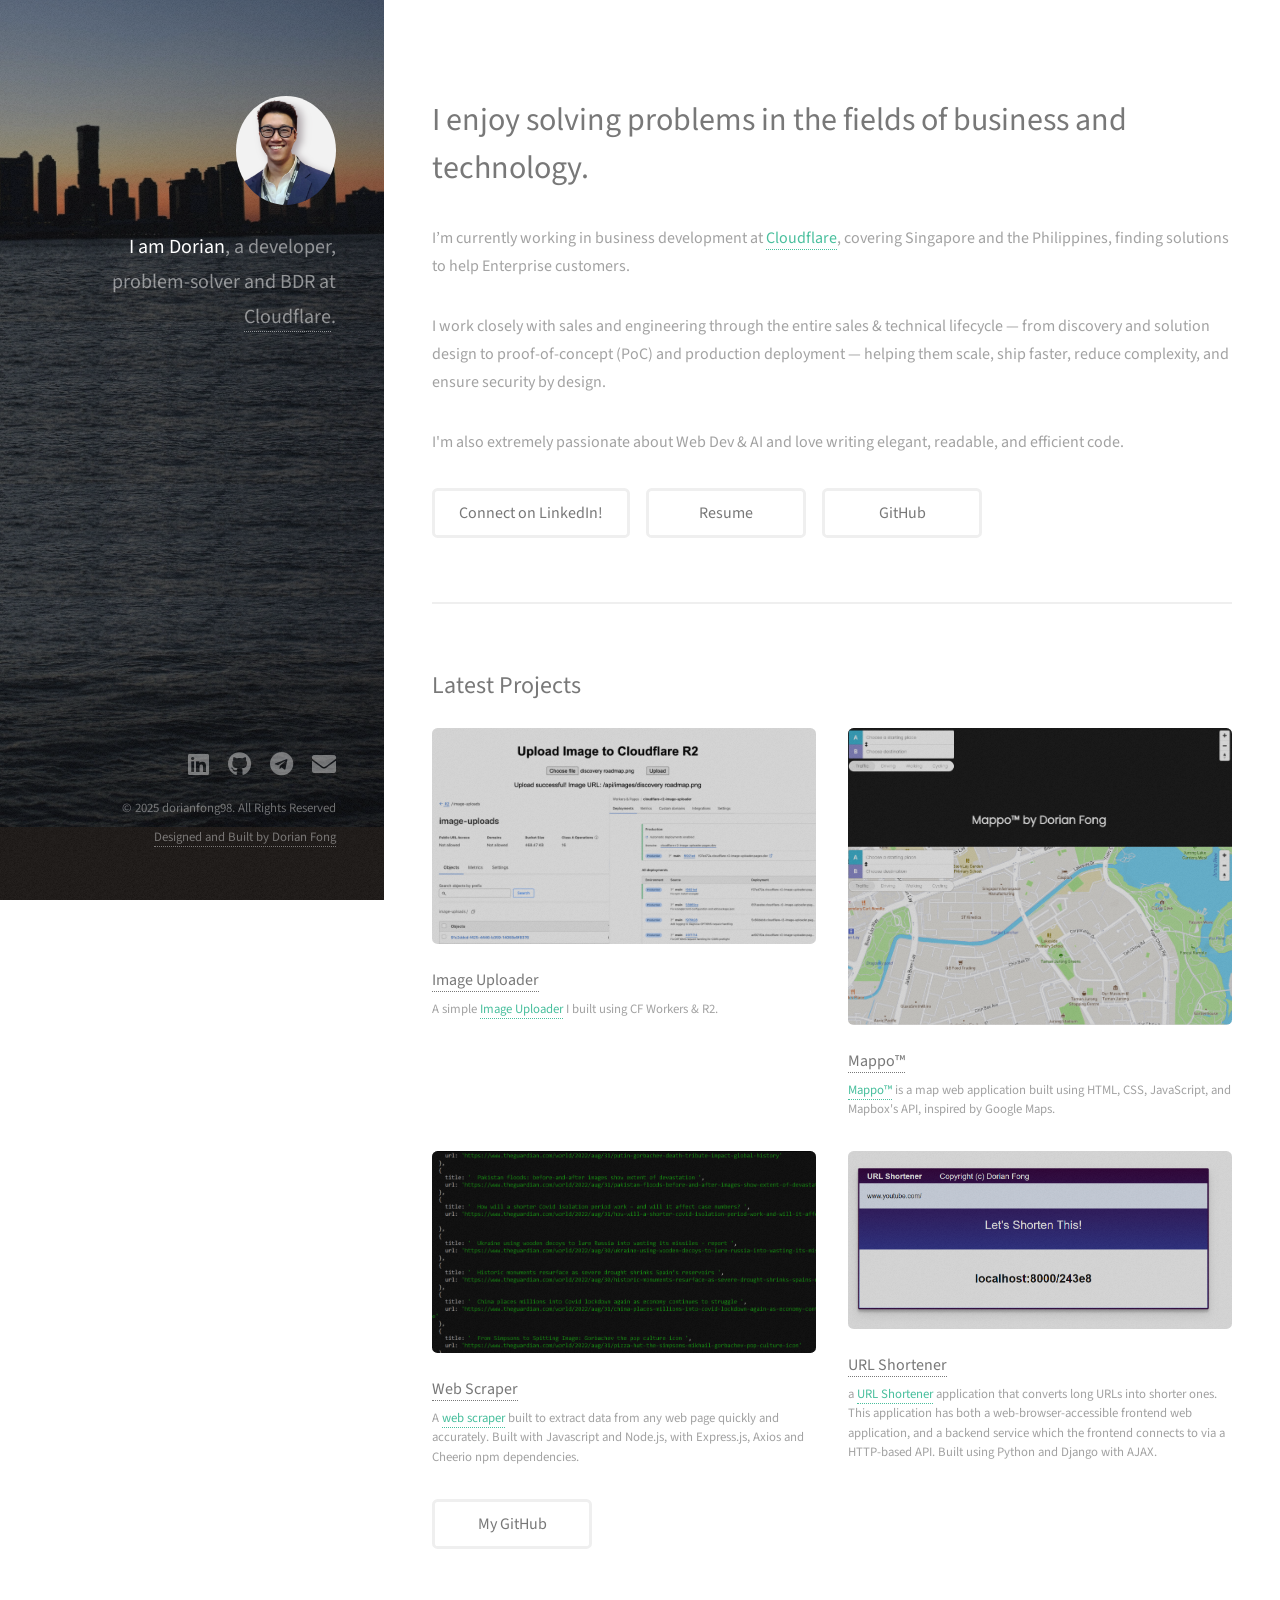
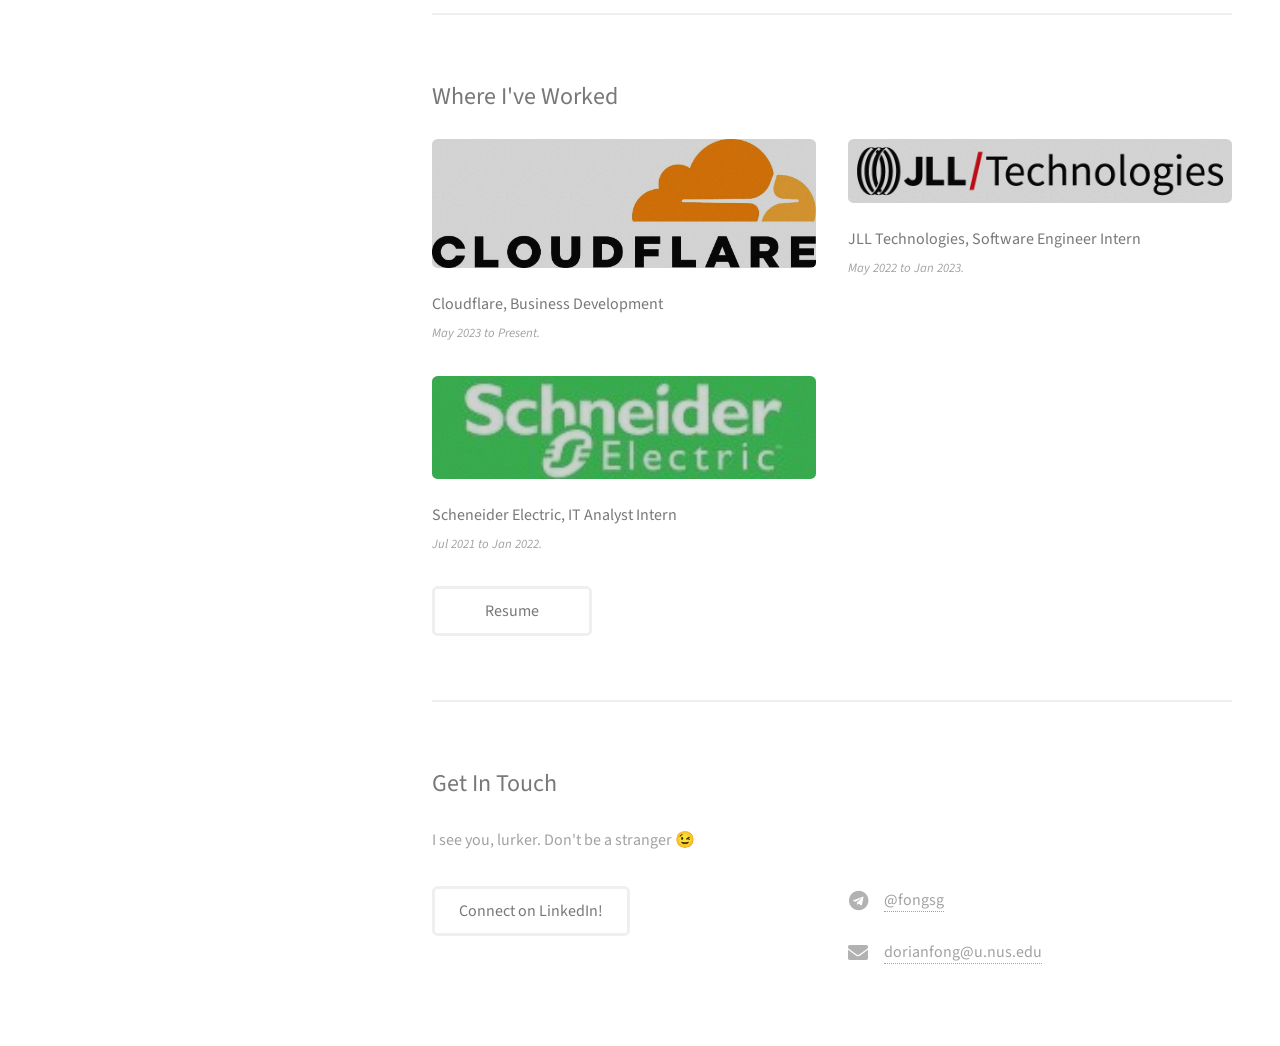
==== commit 2b01c3ed: "Update bio" ====
--- a/index.html
+++ b/index.html
@@ -18,10 +18,8 @@
 			<header id="header">
 				<div class="inner">
 					<a href="#" class="image avatar"><img src="images/headshot.png" alt="" /></a>
-					<h1><strong>I am Dorian</strong>, a problem-solver, tinkerer <br>
-					<!-- <br />I enjoy building web applications and problem solving.<br /> -->
+					<h1><strong>I am Dorian</strong>, a developer, problem-solver <br>
 					and BDR at <a href="https://www.cloudflare.com/">Cloudflare</a>.</h1>
-
 					</p>
 				</div>
 			</header>
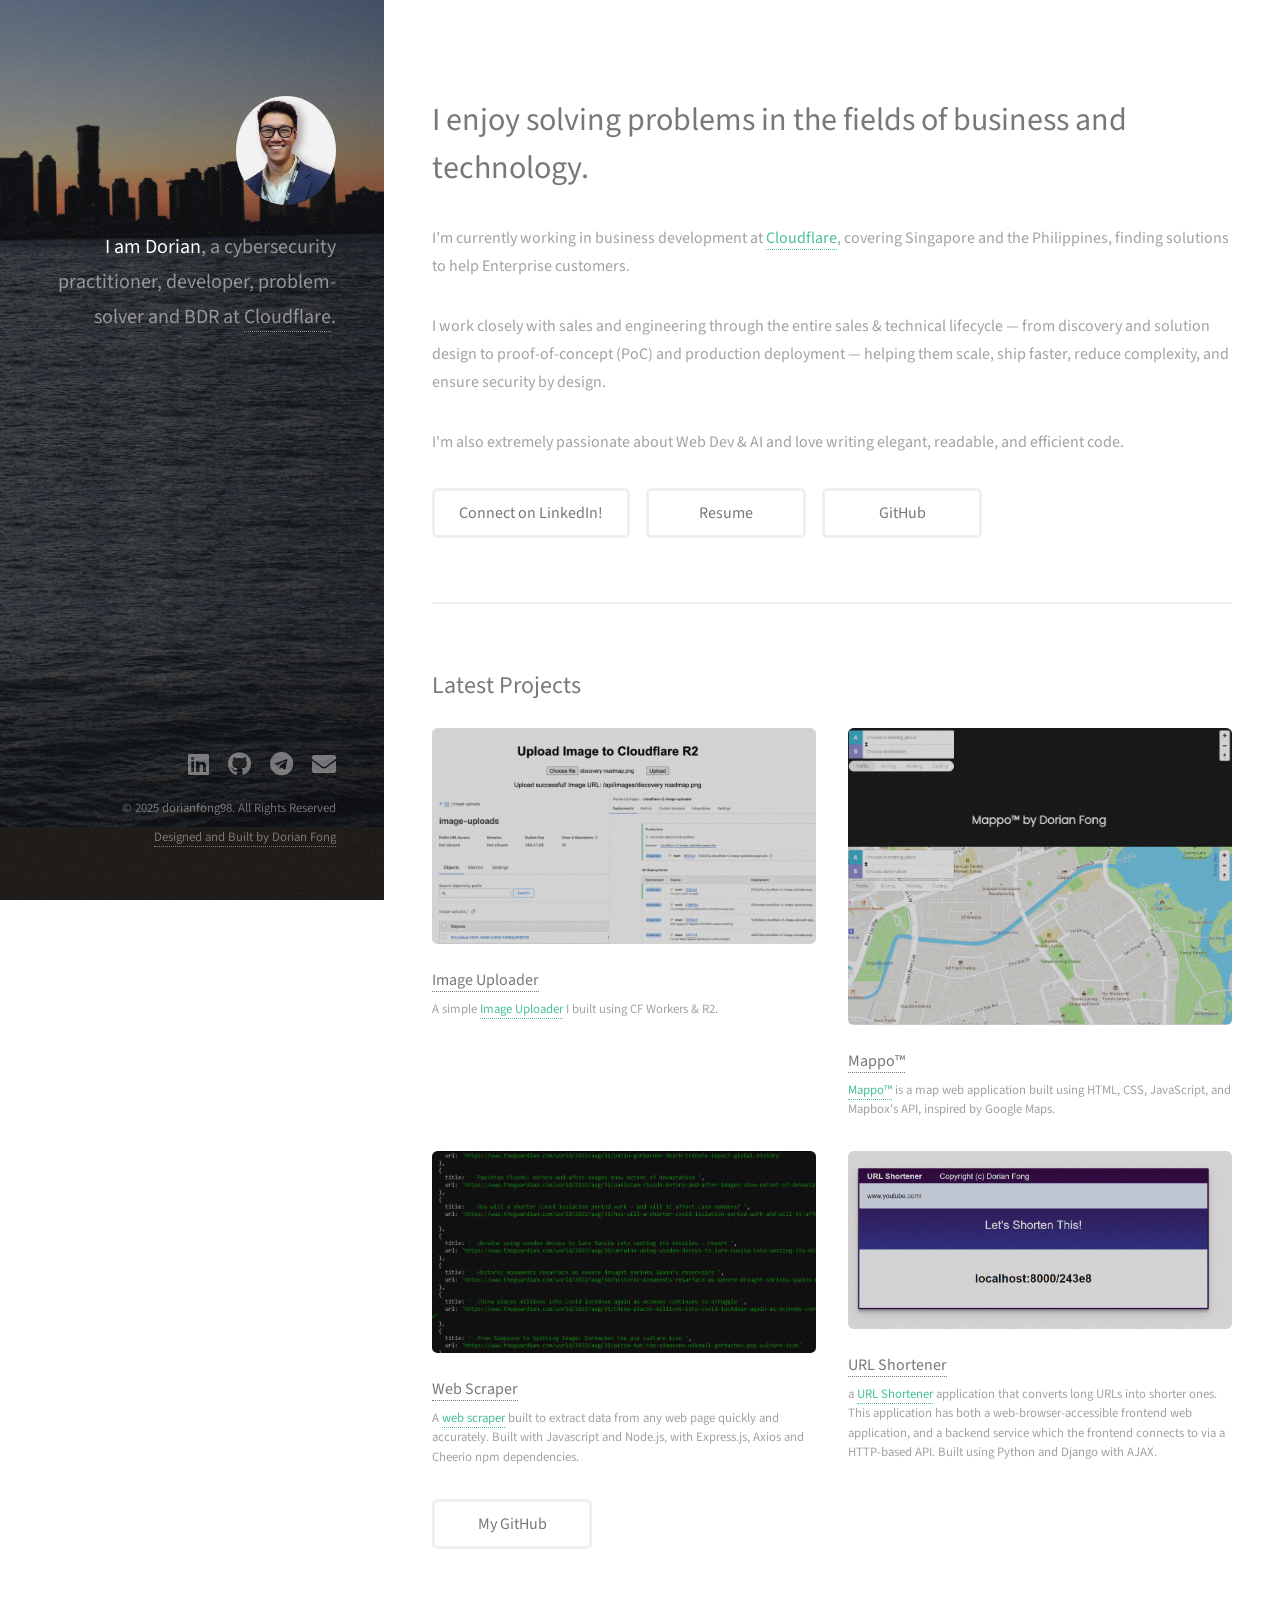
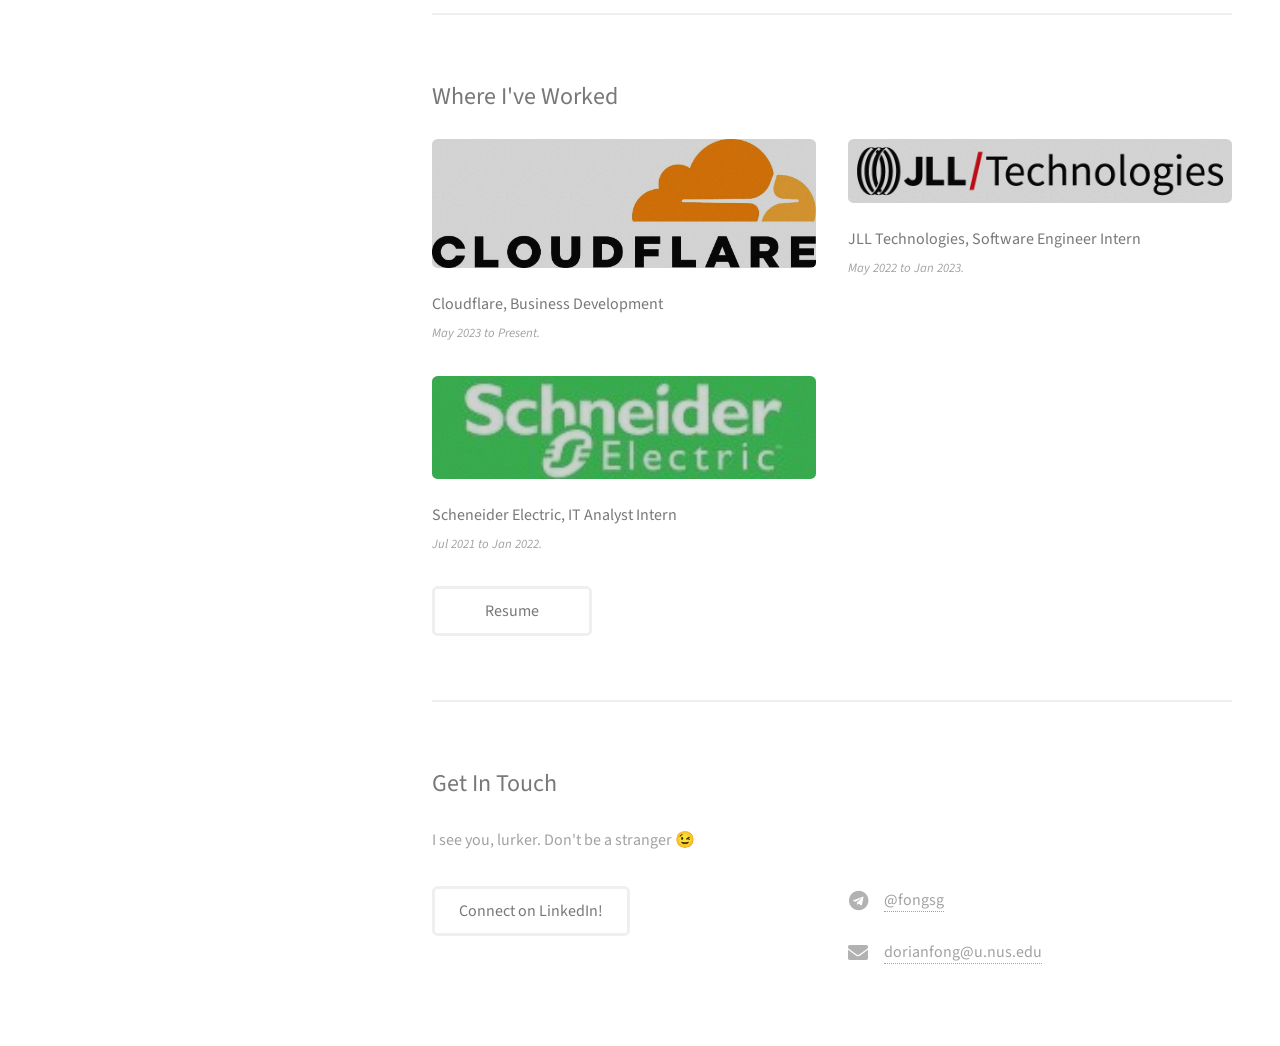
==== commit 46c81307: "Update bio" ====
--- a/index.html
+++ b/index.html
@@ -18,7 +18,7 @@
 			<header id="header">
 				<div class="inner">
 					<a href="#" class="image avatar"><img src="images/headshot.png" alt="" /></a>
-					<h1><strong>I am Dorian</strong>, a developer, problem-solver <br>
+					<h1><strong>I am Dorian</strong>,<br> a cybersecurity practitioner,<br> developer,<br> problem-solver <br>
 					and BDR at <a href="https://www.cloudflare.com/">Cloudflare</a>.</h1>
 					</p>
 				</div>
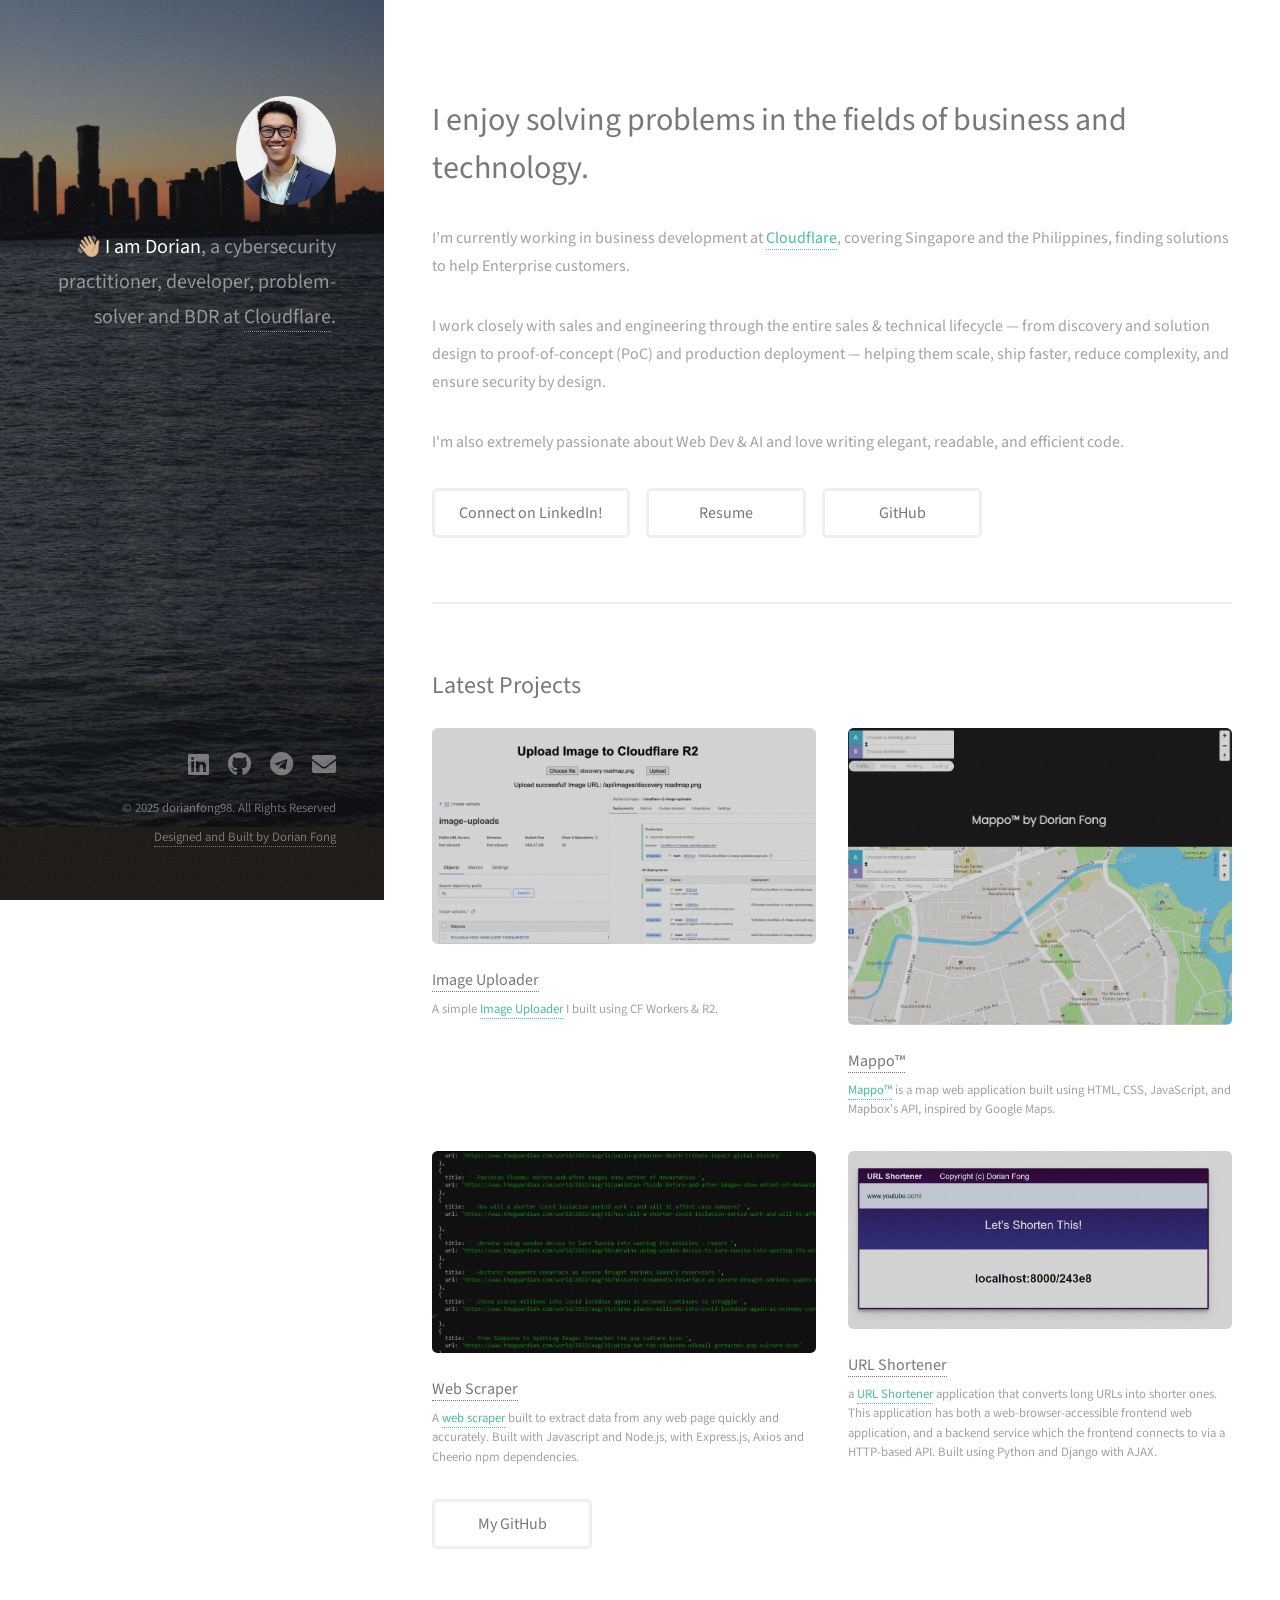
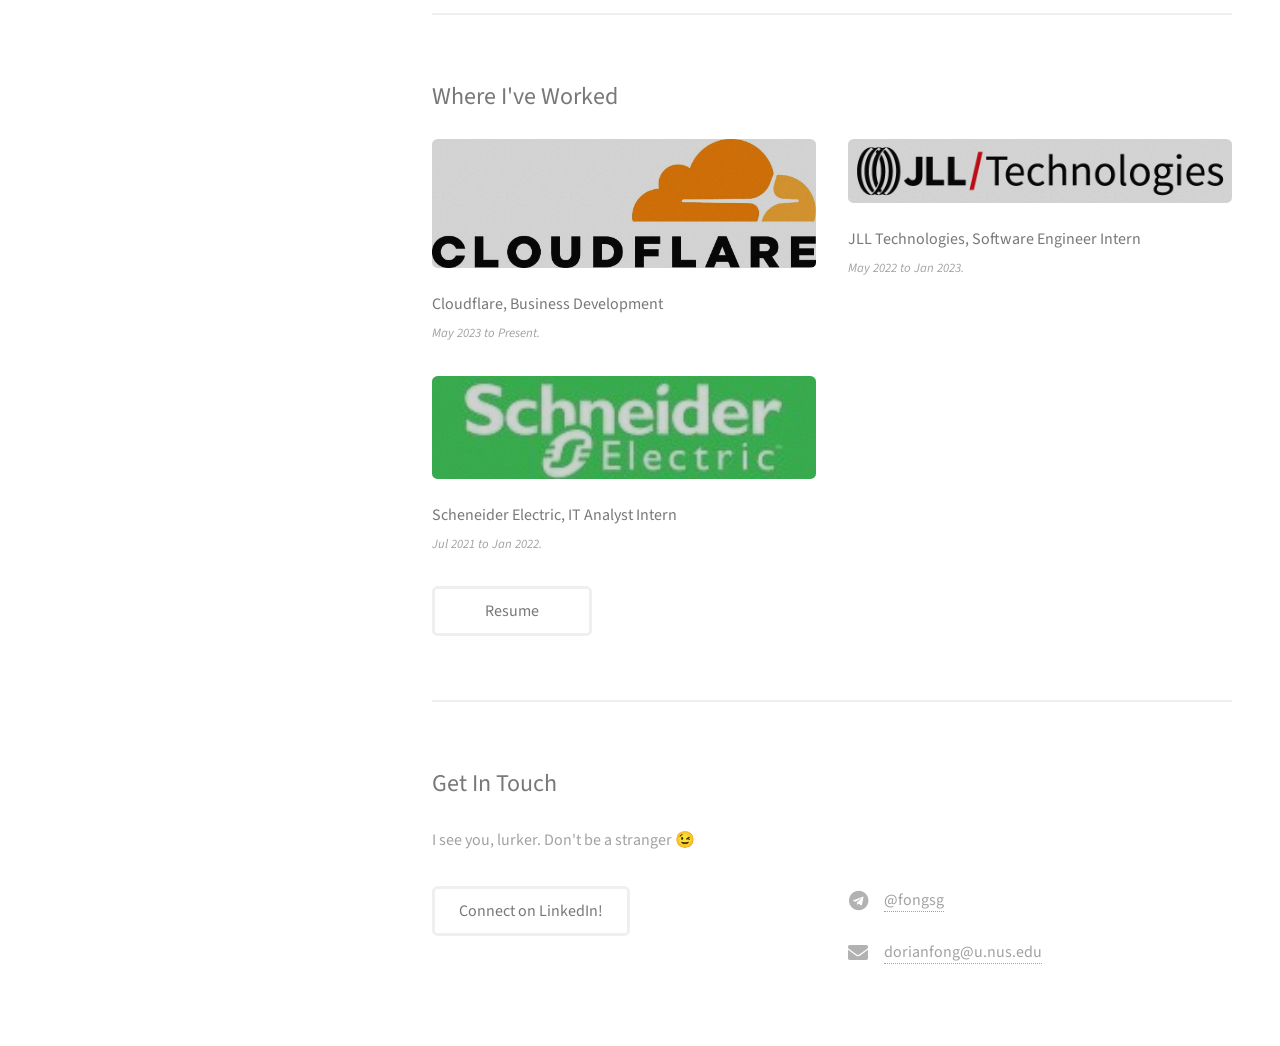
==== commit 060c8cba: "Update bio" ====
--- a/index.html
+++ b/index.html
@@ -18,7 +18,7 @@
 			<header id="header">
 				<div class="inner">
 					<a href="#" class="image avatar"><img src="images/headshot.png" alt="" /></a>
-					<h1><strong>I am Dorian</strong>,<br> a cybersecurity practitioner,<br> developer,<br> problem-solver <br>
+					<h1><strong>👋🏼 I am Dorian</strong>,<br> a cybersecurity practitioner,<br> developer,<br> problem-solver <br>
 					and BDR at <a href="https://www.cloudflare.com/">Cloudflare</a>.</h1>
 					</p>
 				</div>
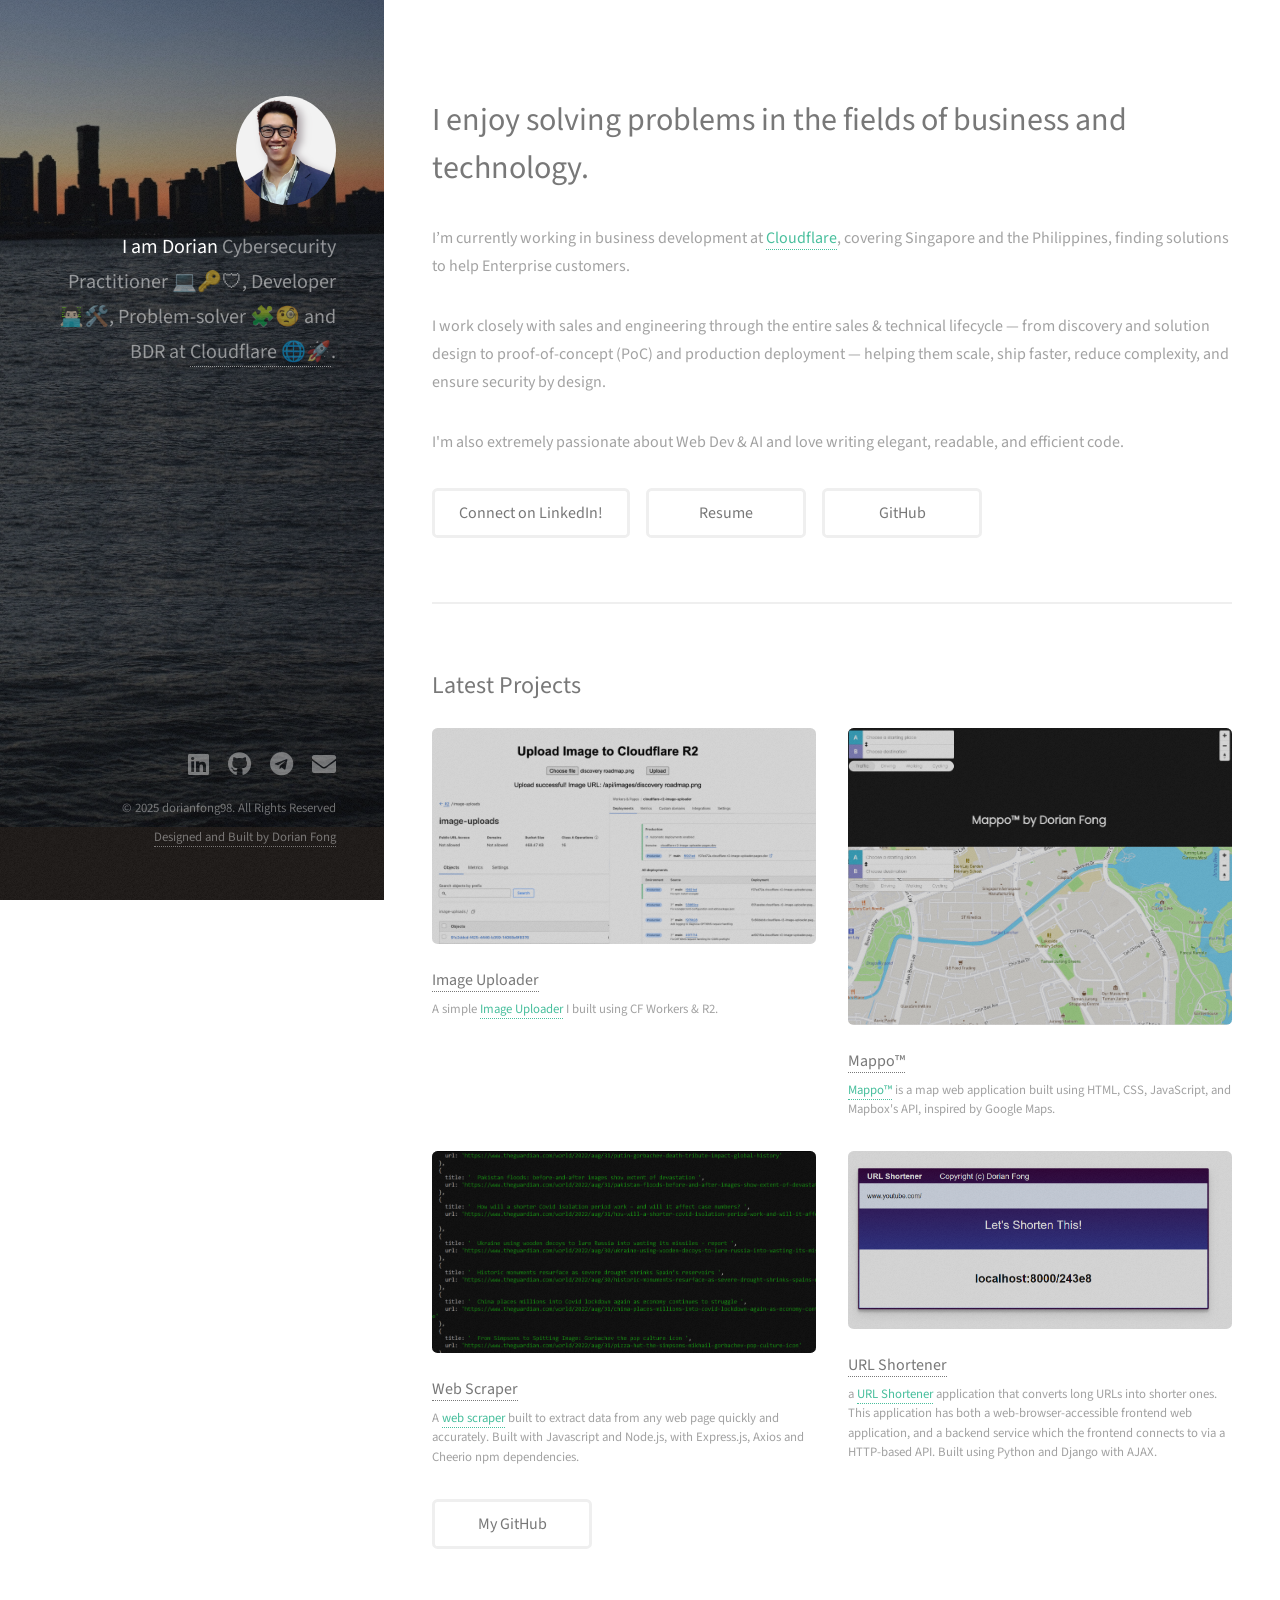
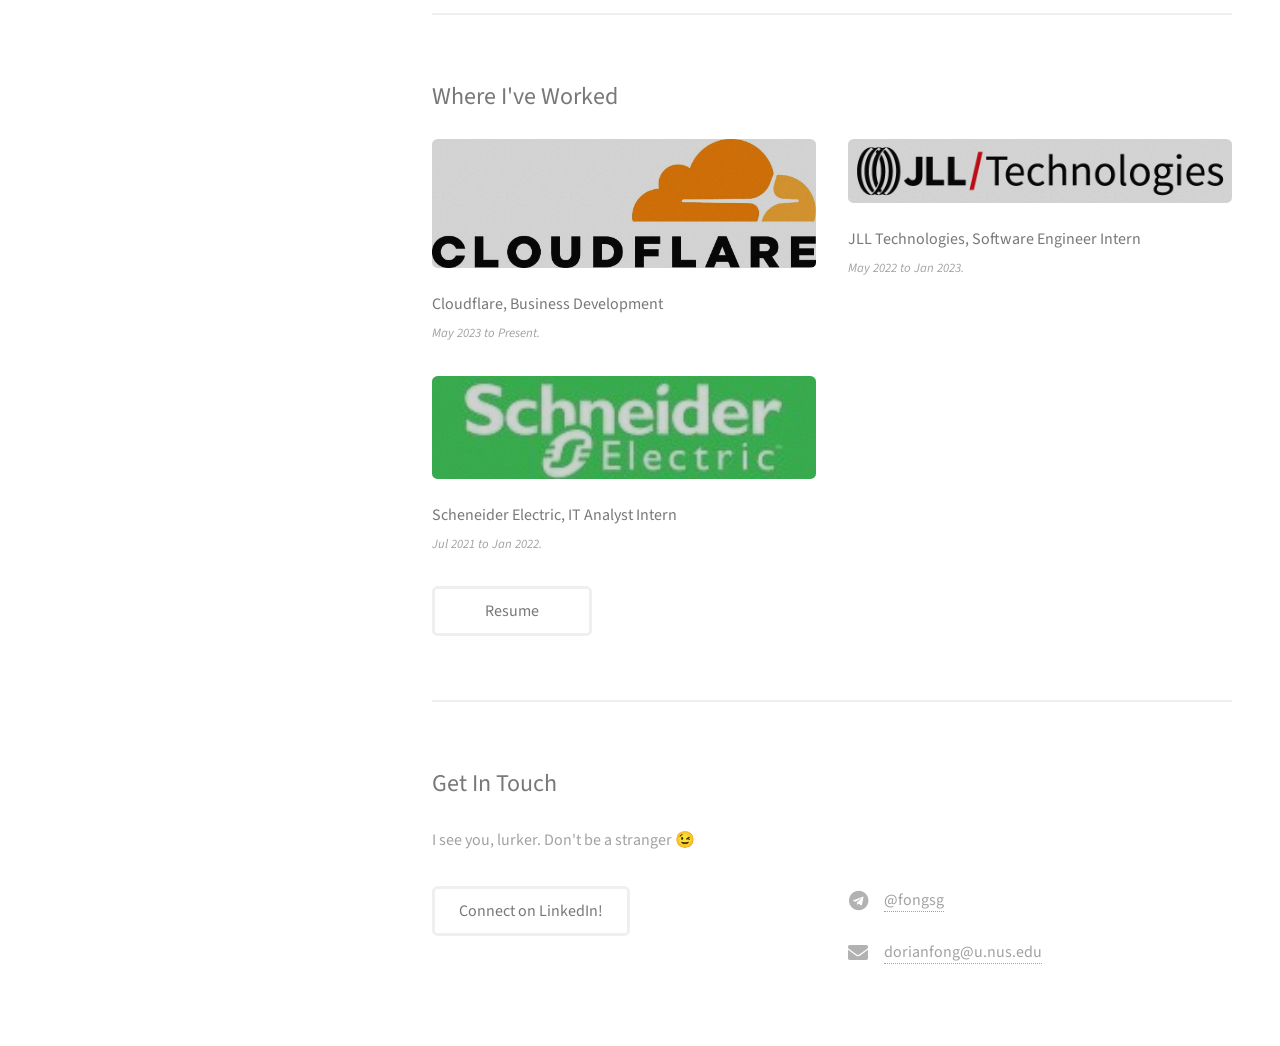
==== commit 10969a9f: "Update bio" ====
--- a/index.html
+++ b/index.html
@@ -18,8 +18,8 @@
 			<header id="header">
 				<div class="inner">
 					<a href="#" class="image avatar"><img src="images/headshot.png" alt="" /></a>
-					<h1><strong>👋🏼 I am Dorian</strong>,<br> a cybersecurity practitioner,<br> developer,<br> problem-solver <br>
-					and BDR at <a href="https://www.cloudflare.com/">Cloudflare</a>.</h1>
+					<h1><strong>I am Dorian</strong><br> Cybersecurity Practitioner 💻🔑🛡,<br> Developer 👨🏻‍💻🛠️,<br> Problem-solver 🧩🧐<br>
+					and BDR at <a href="https://www.cloudflare.com/">Cloudflare 🌐🚀</a>.</h1>
 					</p>
 				</div>
 			</header>
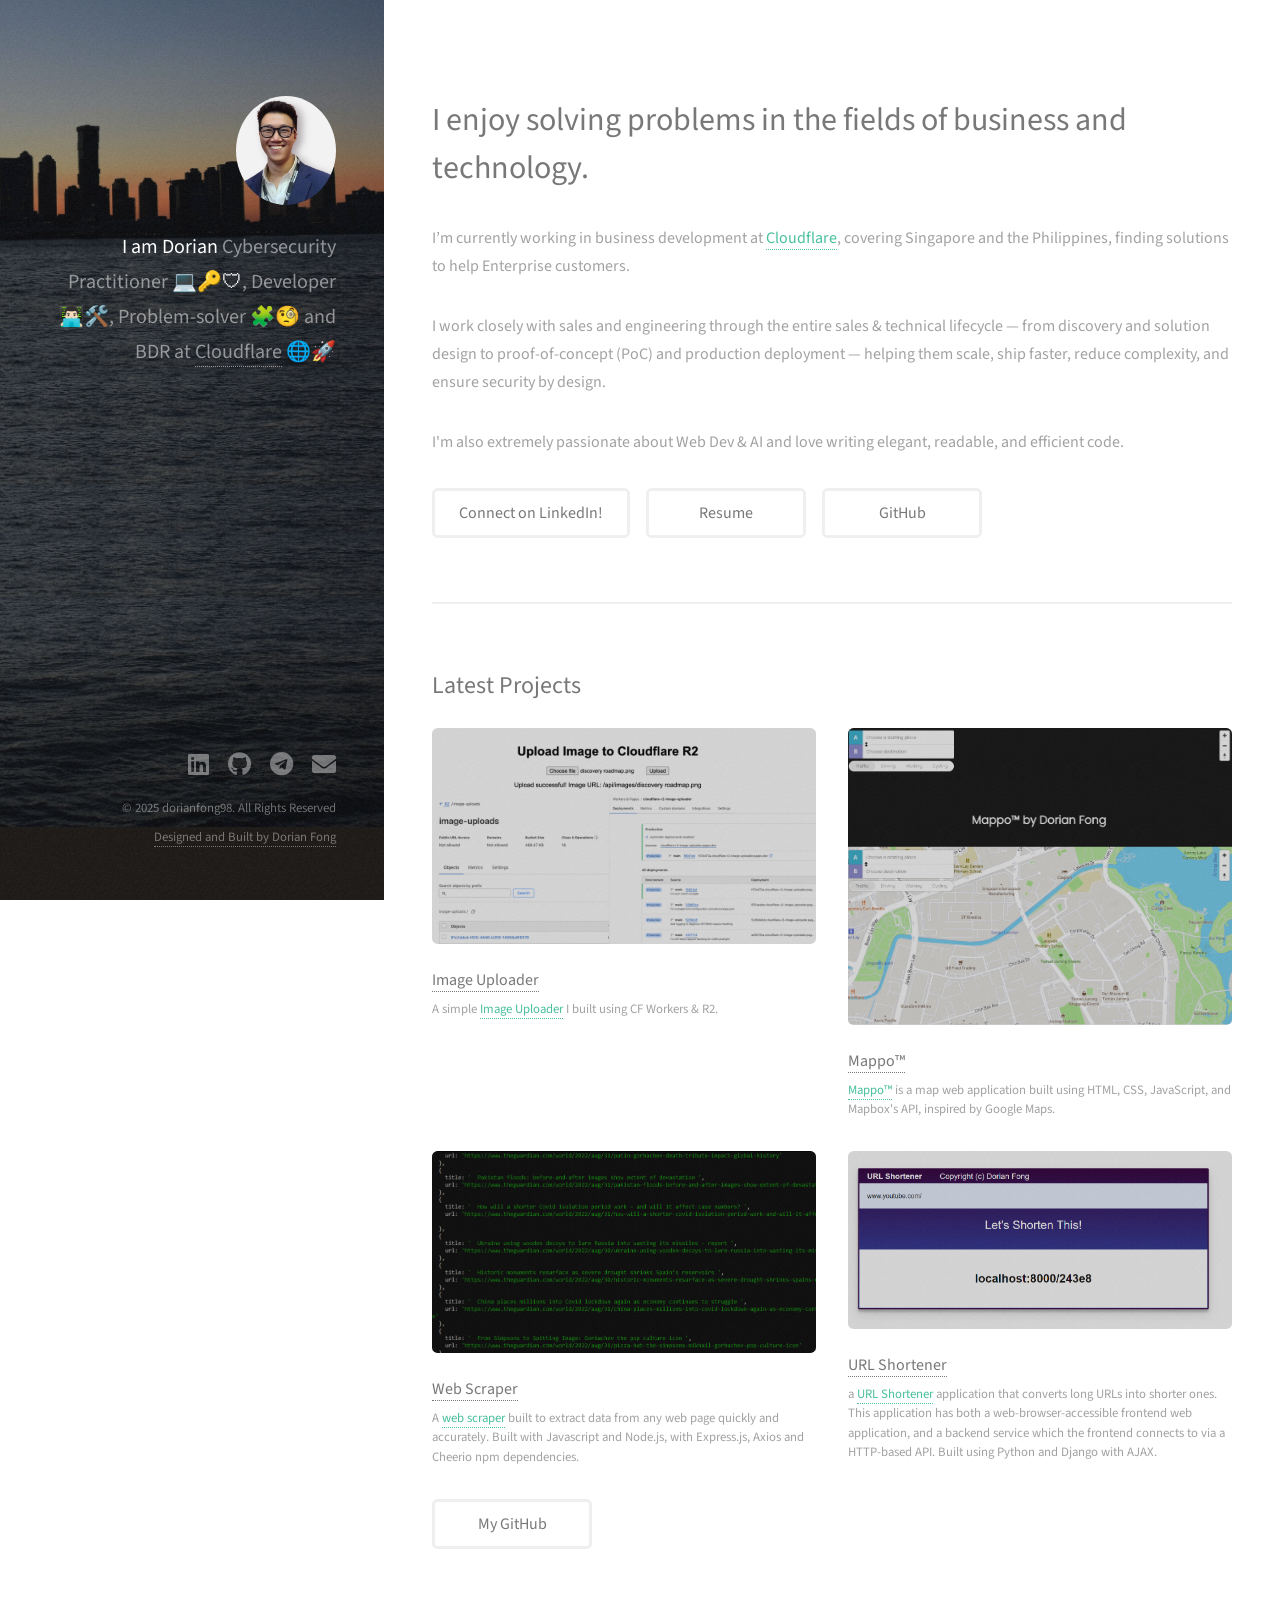
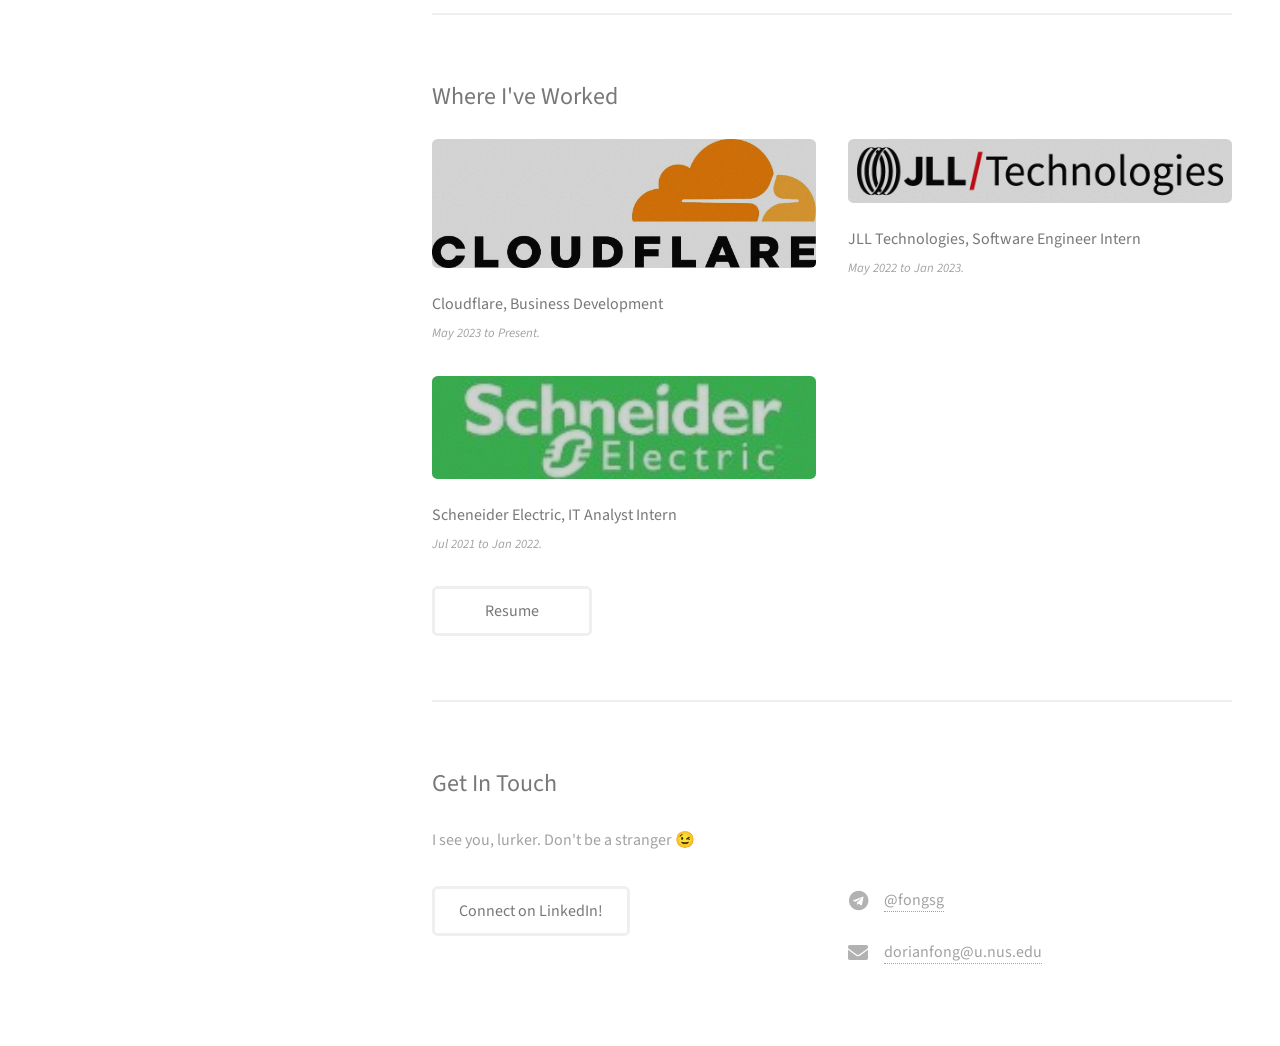
==== commit 2dd230ca: "Update bio" ====
--- a/index.html
+++ b/index.html
@@ -18,8 +18,8 @@
 			<header id="header">
 				<div class="inner">
 					<a href="#" class="image avatar"><img src="images/headshot.png" alt="" /></a>
-					<h1><strong>I am Dorian</strong><br> Cybersecurity Practitioner 💻🔑🛡,<br> Developer 👨🏻‍💻🛠️,<br> Problem-solver 🧩🧐<br>
-					and BDR at <a href="https://www.cloudflare.com/">Cloudflare 🌐🚀</a>.</h1>
+					<h1><strong>I am Dorian</strong><br> Cybersecurity Practitioner <strong>💻🔑🛡</strong>,<br> Developer <strong>👨🏻‍💻🛠️</strong>,<br> Problem-solver <strong>🧩🧐</strong><br>
+					and BDR at <a href="https://www.cloudflare.com/">Cloudflare</a> <strong>🌐🚀</strong></h1>
 					</p>
 				</div>
 			</header>
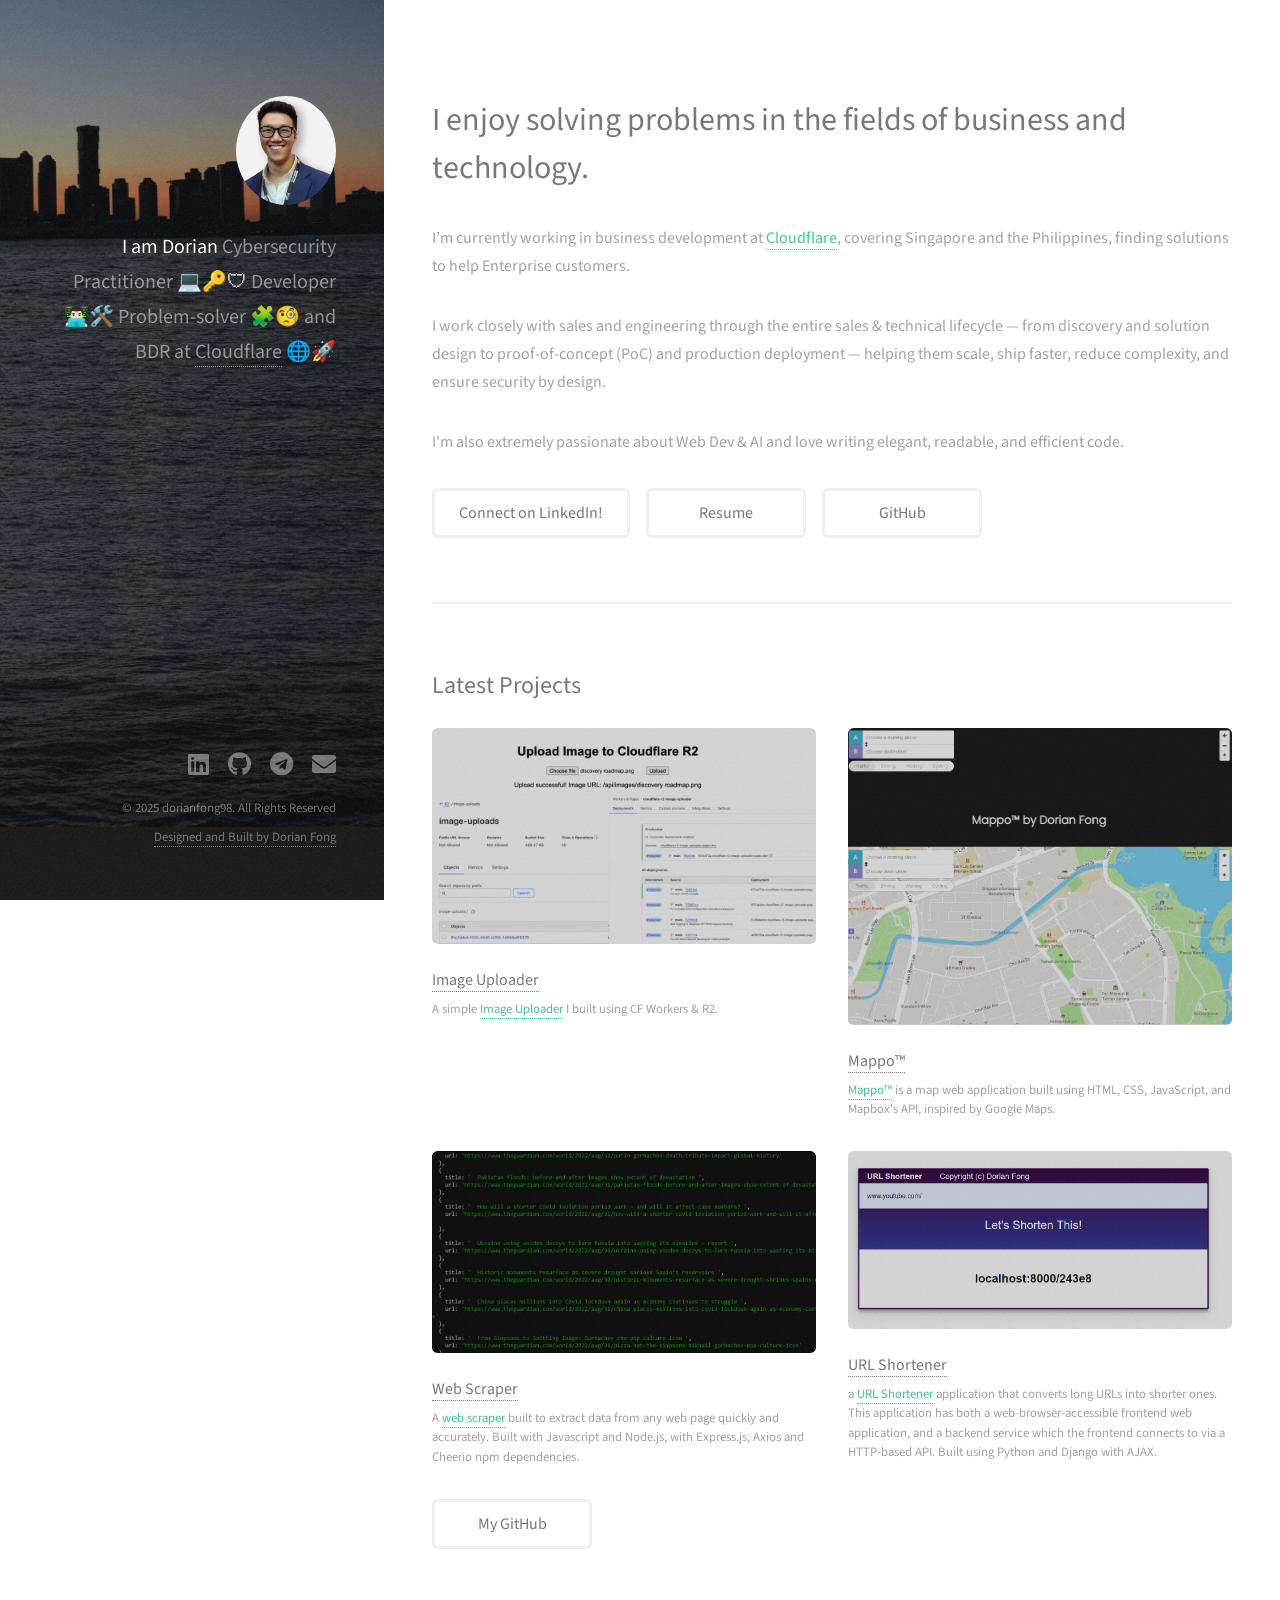
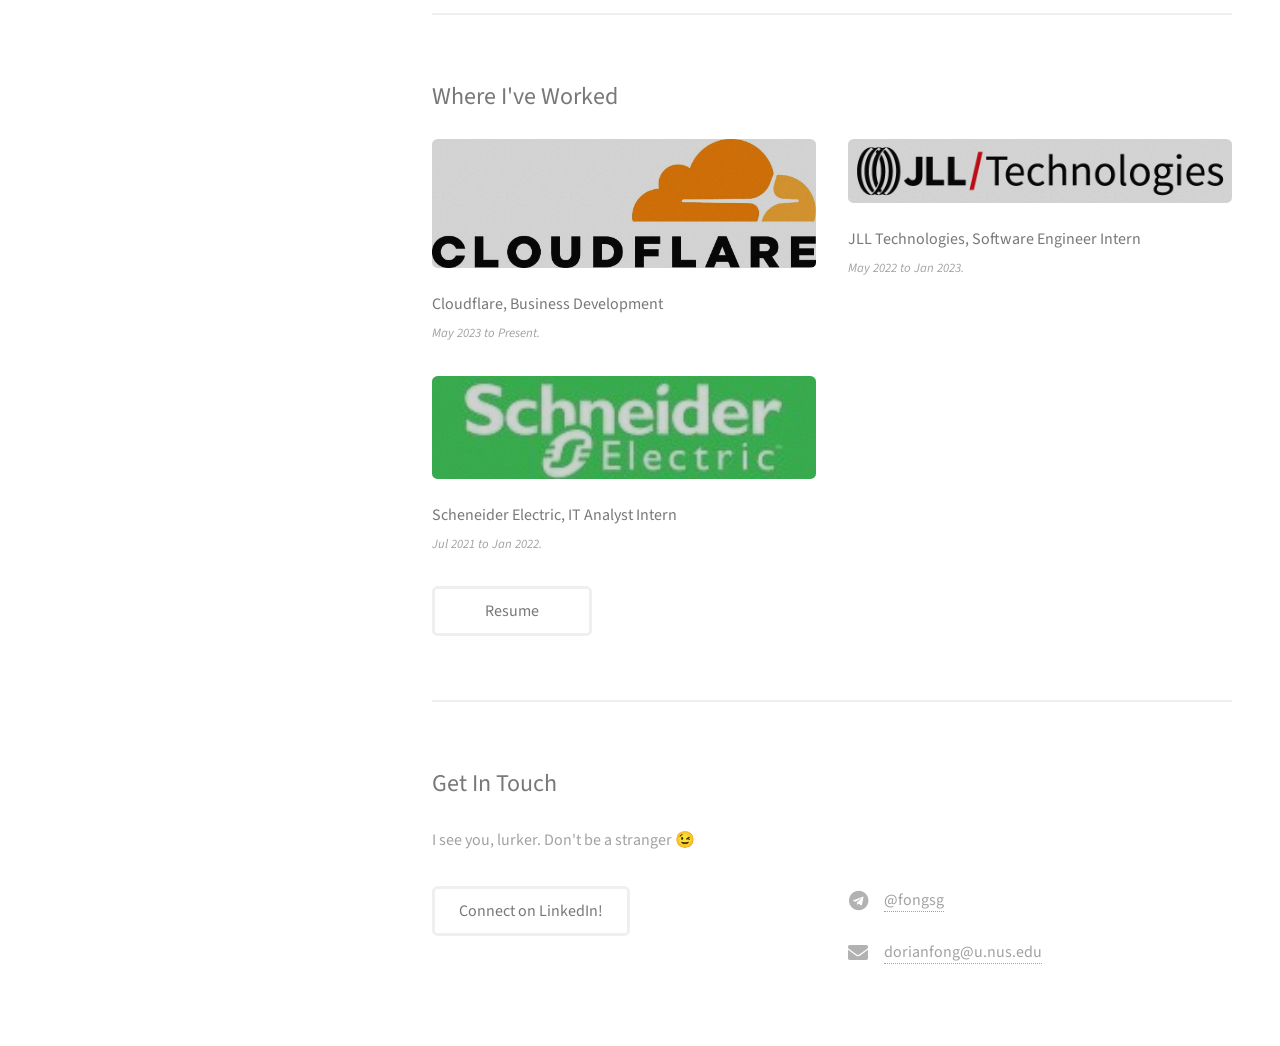
==== commit 7d2ade87: "Update bio" ====
--- a/index.html
+++ b/index.html
@@ -18,7 +18,10 @@
 			<header id="header">
 				<div class="inner">
 					<a href="#" class="image avatar"><img src="images/headshot.png" alt="" /></a>
-					<h1><strong>I am Dorian</strong><br> Cybersecurity Practitioner <strong>💻🔑🛡</strong>,<br> Developer <strong>👨🏻‍💻🛠️</strong>,<br> Problem-solver <strong>🧩🧐</strong><br>
+					<h1><strong>I am Dorian</strong><br> 
+						Cybersecurity Practitioner <strong>💻🔑🛡</strong><br> 
+						Developer <strong>👨🏻‍💻🛠️</strong><br> 
+						Problem-solver <strong>🧩🧐</strong><br>
 					and BDR at <a href="https://www.cloudflare.com/">Cloudflare</a> <strong>🌐🚀</strong></h1>
 					</p>
 				</div>
